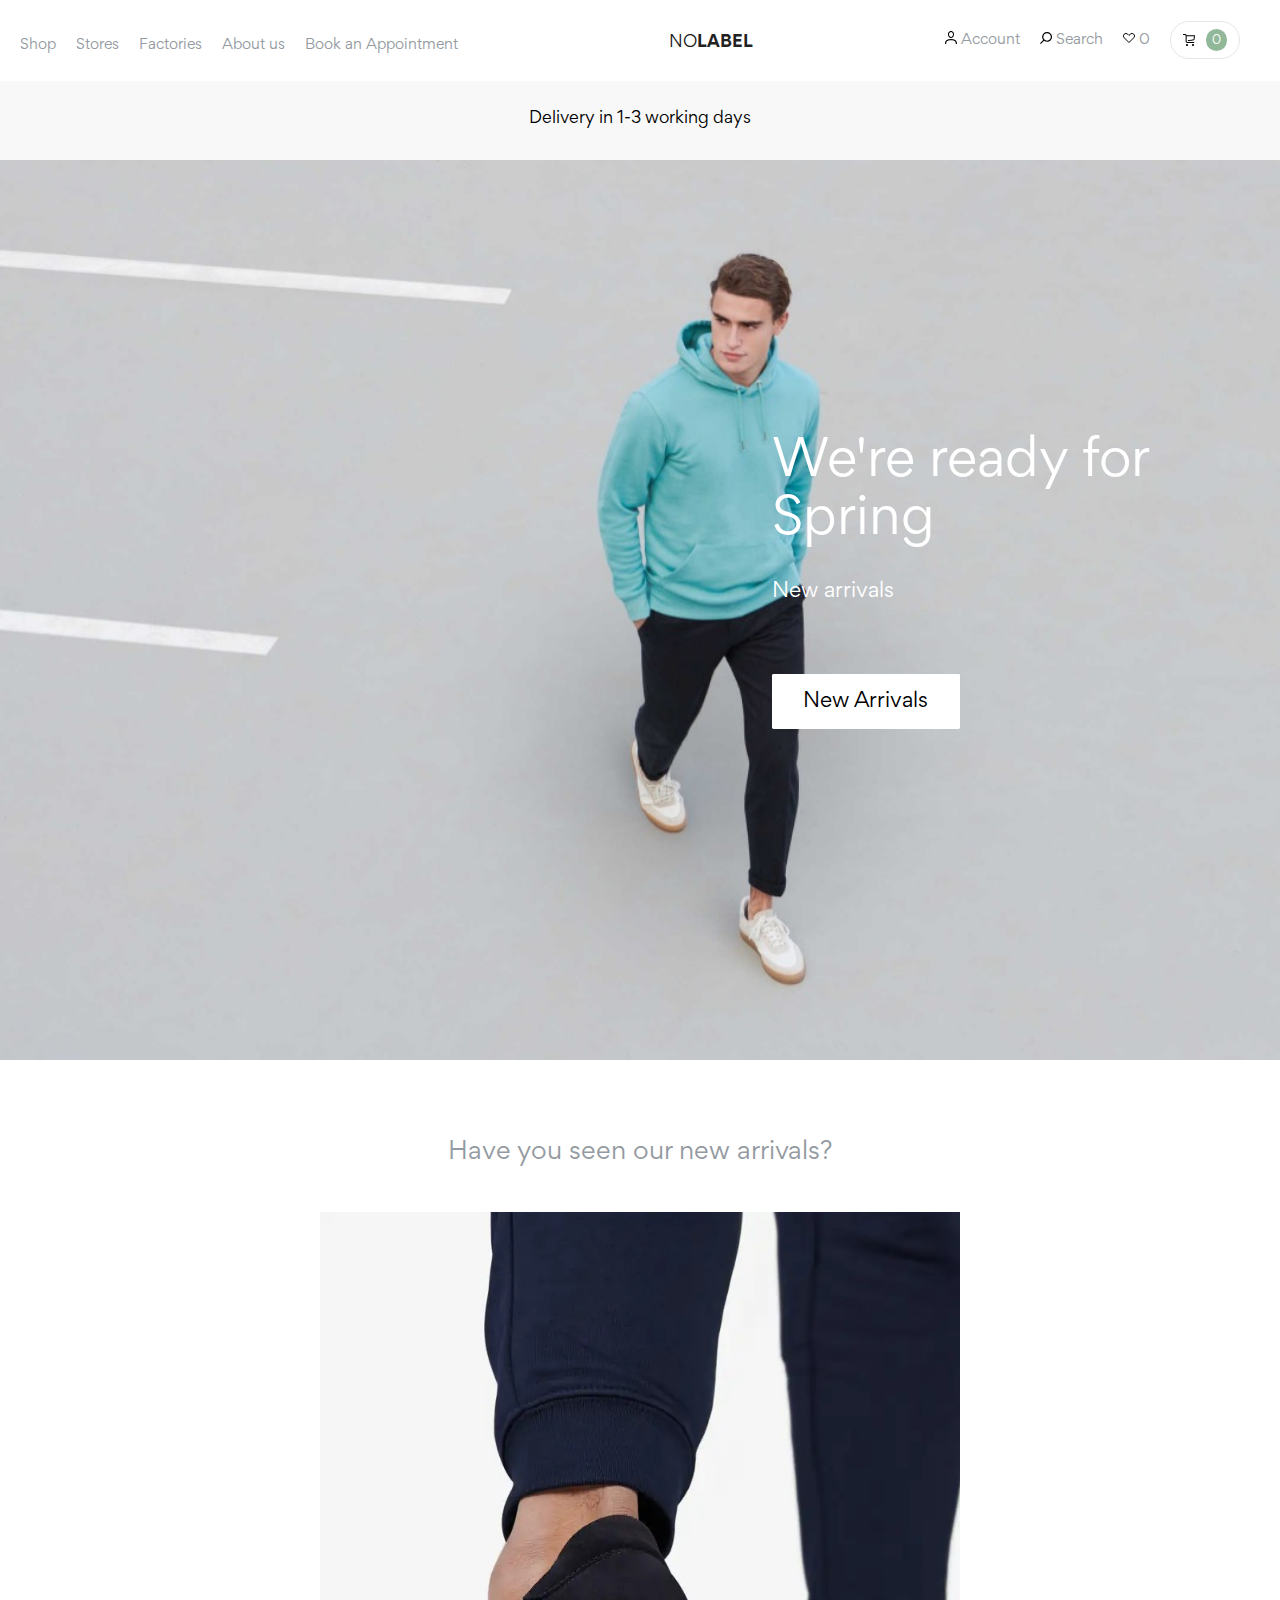
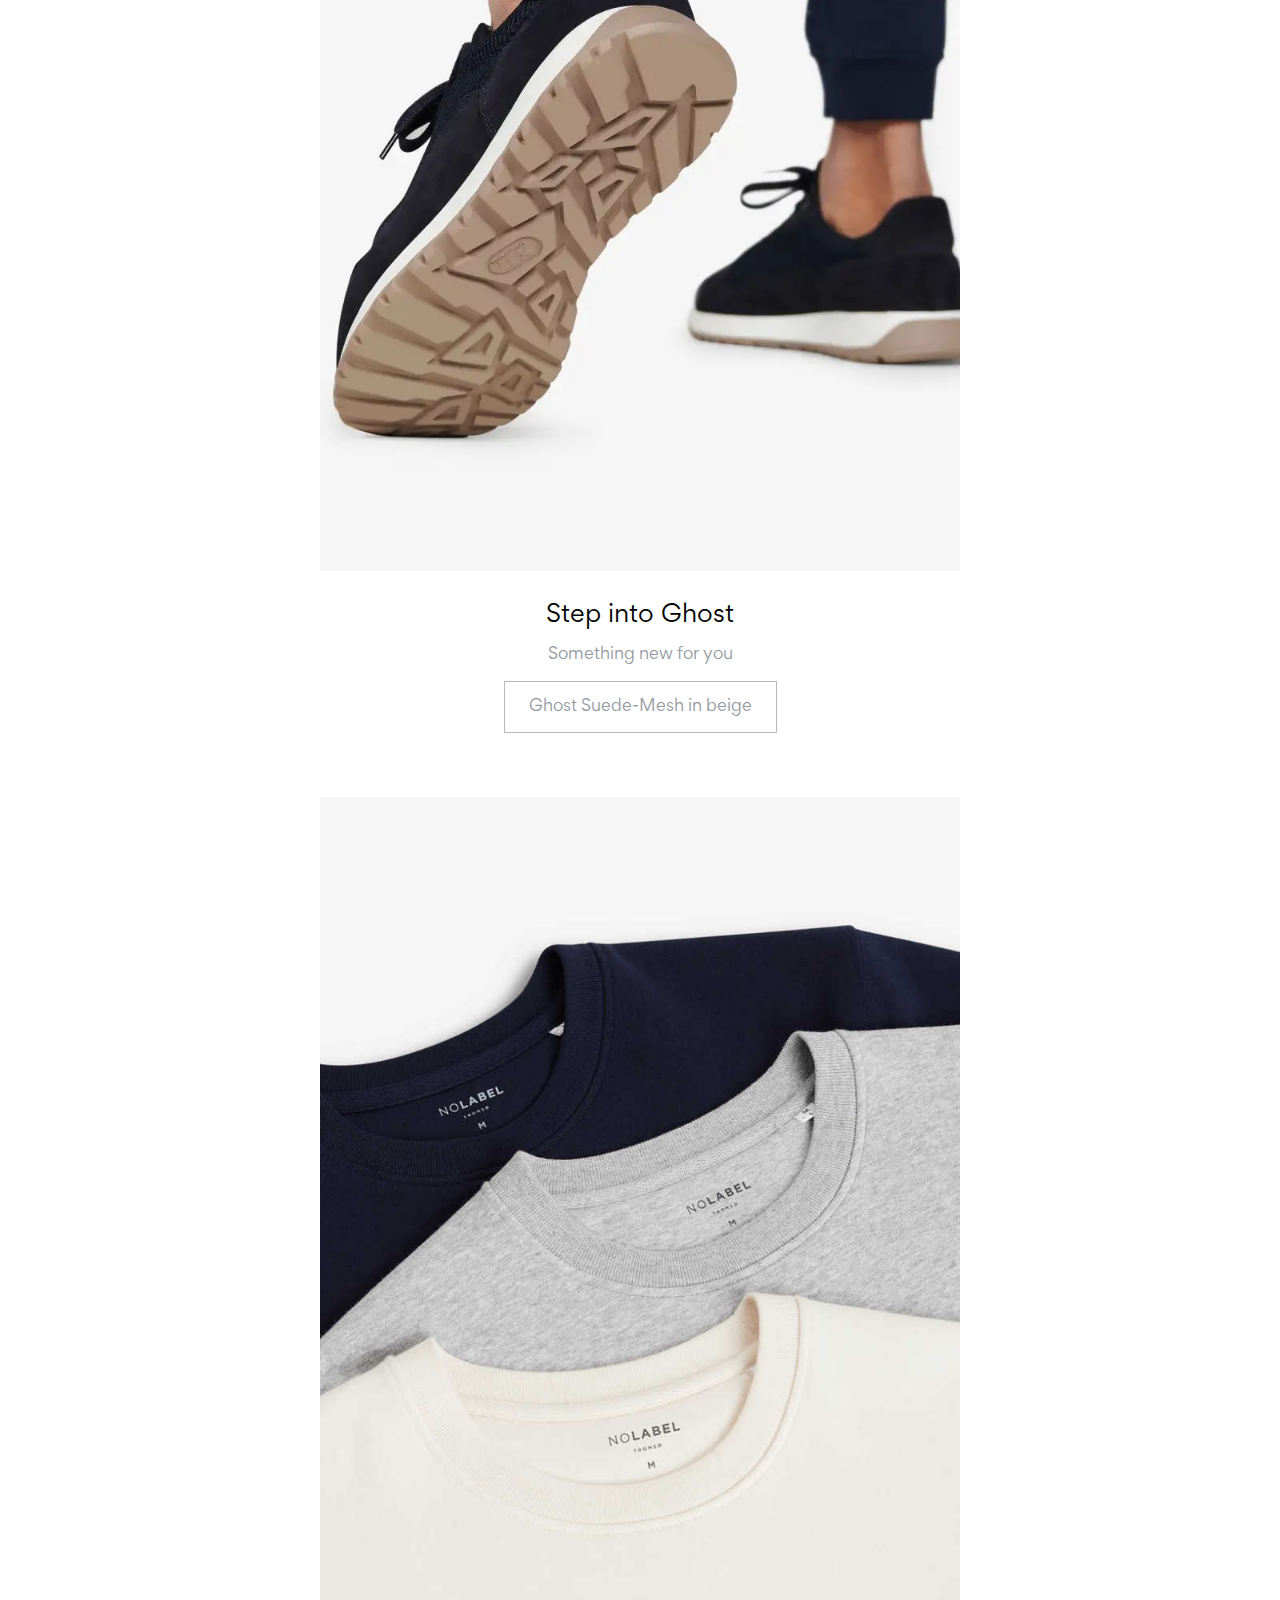
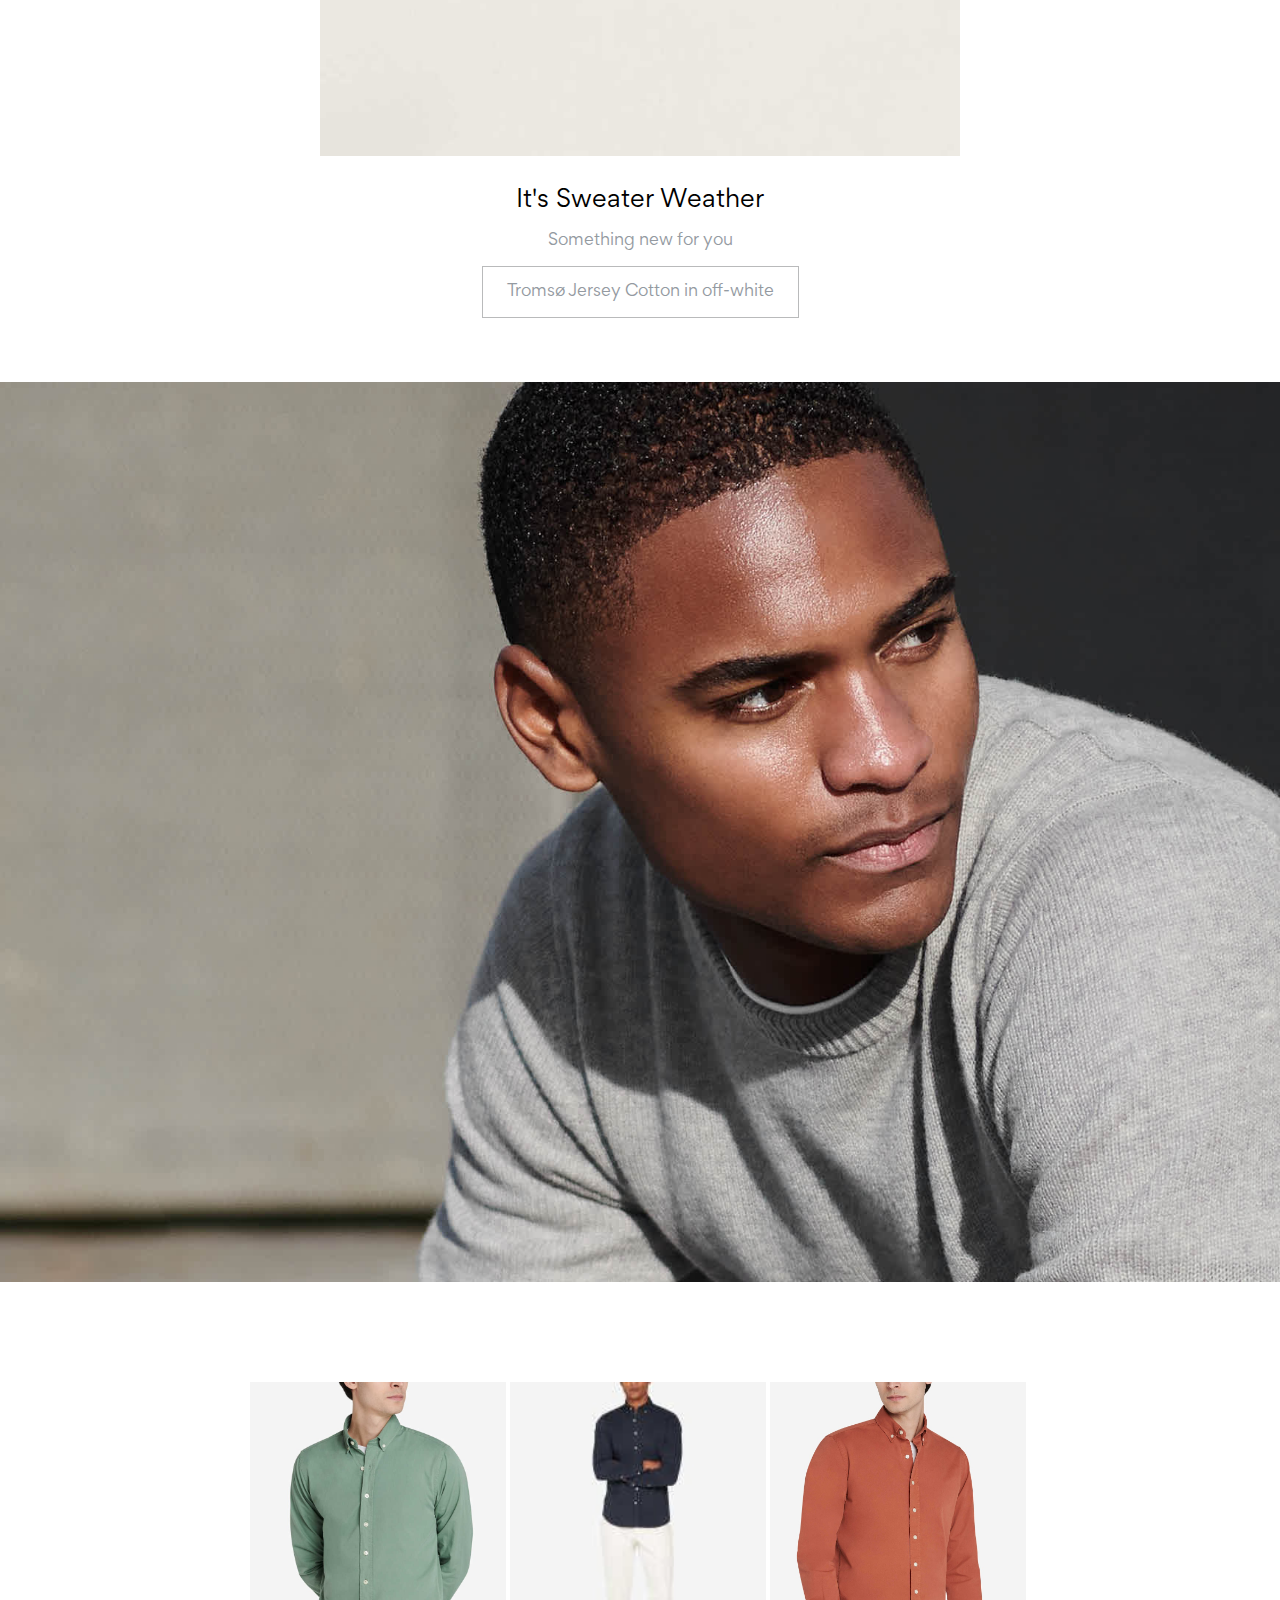
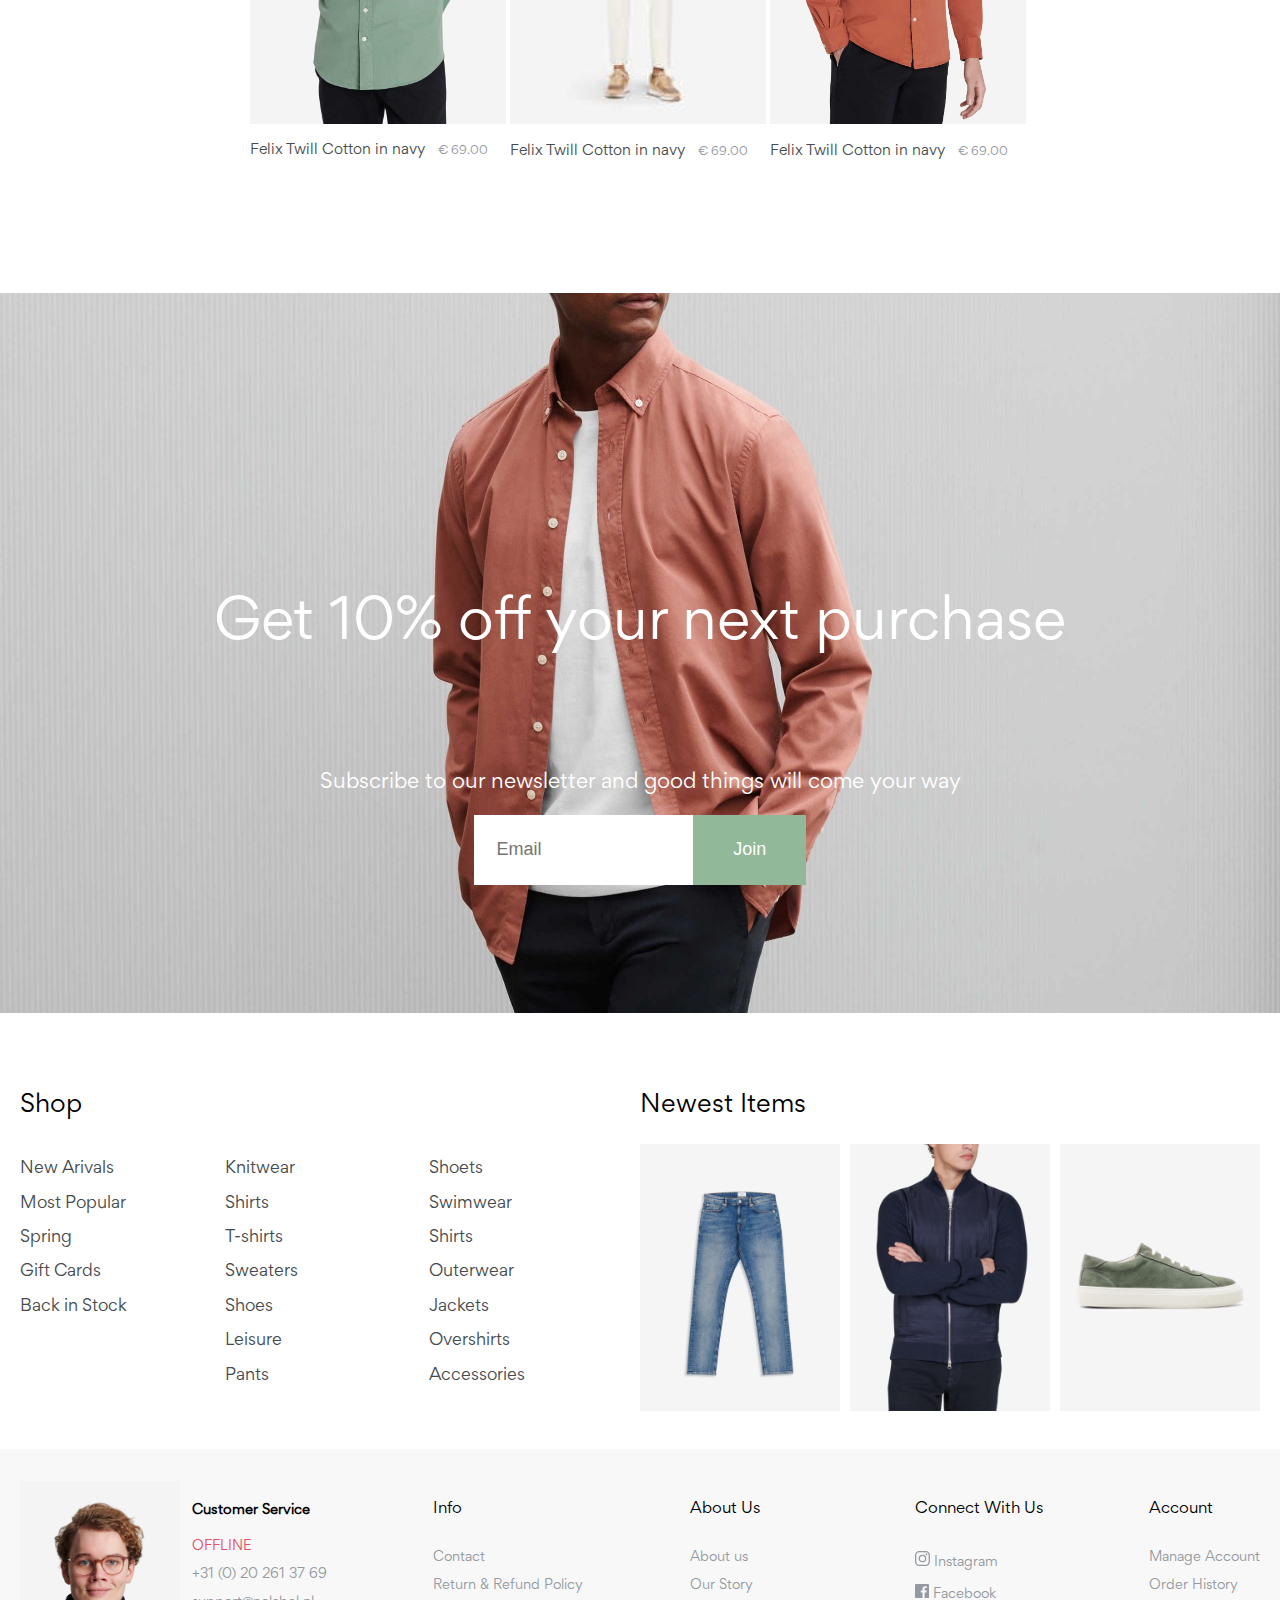
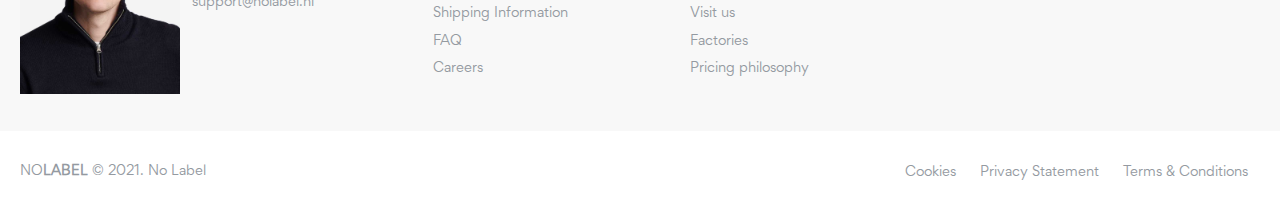
==== index.html @ 4a40506d "clode cleaning" ====
<!DOCTYPE html>
<html lang="en">

<head>
    <meta charset="UTF-8" />
    <meta name="viewport" content="width=device-width, initial-scale=1">
    <title>NoLabeL</title>
    <meta name="author" content="Noah Makmel" />
    <link rel="stylesheet" href="./assets/styles/style.css" />
    <link rel="icon" href="./assets/images/favico.ico" type="image/x-icon" />
</head>

<body class="fix_navbar">

	<!-- ********** | NAVBAR | ********** -->
	<header class="nav_main">
		<nav class="container">
			<!-- menu lists -->
			<ul>
				<li><a id="mega_menu_action" href="#">Shop</a></li>
				<li><a href="#">Stores</a></li>
				<li><a href="#">Factories</a></li>
				<li><a href="#">About us</a></li>
				<li><a href="#">Book an Appointment</a></li>
			</ul>
			<!-- logo -->
			<div class="nav_center_h">
				<a href="./index.html">
					NO<span>LABEL</span>
				</a>
			</div>
			<!-- rigth menu -->
			<ul>
				<li>
					<a href="#">
						<svg width="12" height="13" xmlns="http://www.w3.org/2000/svg">
							<path
								d="M8.136 5.913C7.565 6.638 6.853 7 6 7c-.853 0-1.566-.363-2.14-1.09C3.287 5.183 3 4.279 3 3.197c0-.565.136-1.094.408-1.588.273-.494.64-.886 1.102-1.175C4.972.144 5.469 0 6 0s1.028.145 1.49.434c.462.29.83.68 1.102 1.175.272.494.408 1.023.408 1.588 0 1.082-.288 1.987-.864 2.716zM7.397 1.66C6.995 1.22 6.53 1 6 1s-.995.219-1.397.656A2.189 2.189 0 0 0 4 3.185c0 .801.19 1.47.572 2.009C4.953 5.73 5.429 6 6 6c.57 0 1.047-.269 1.428-.806C7.81 4.656 8 3.986 8 3.184c0-.58-.2-1.09-.603-1.524zM1.155 13H0l.101-1.22c.125-1.22.694-2.155 1.708-2.805C2.822 8.325 4.219 8 6 8c1.781 0 3.178.324 4.191.971 1.014.647 1.583 1.581 1.708 2.801L12 13h-1.155l-.101-1.116a2.548 2.548 0 0 0-1.17-1.92 4.393 4.393 0 0 0-1.087-.476 7.024 7.024 0 0 0-1.22-.253A11.36 11.36 0 0 0 6 9.168c-.448 0-.87.022-1.267.067a7.024 7.024 0 0 0-1.22.253 4.306 4.306 0 0 0-1.087.48c-.308.196-.57.458-.783.785a2.502 2.502 0 0 0-.387 1.138L1.156 13z"
								fill-rule="evenodd" /></svg>
						<span> Account</span>
					</a>
				</li>
				<li>
					<a href="#">
						<svg width="12" height="12" xmlns="http://www.w3.org/2000/svg">
							<path
								d="M0 11.147l3.18-3.18a4.805 4.805 0 0 1-1.05-3.036c0-.66.124-1.29.373-1.891A4.822 4.822 0 0 1 3.58 1.442C4.043.98 4.575.623 5.177.374A4.895 4.895 0 0 1 7.069 0a4.963 4.963 0 0 1 3.489 1.442c.463.464.819.996 1.068 1.598.25.601.374 1.232.374 1.891a4.895 4.895 0 0 1-1.442 3.49 4.963 4.963 0 0 1-1.605 1.068c-.602.25-1.23.374-1.884.374A4.806 4.806 0 0 1 4.033 8.82L.853 12 0 11.147zm9.712-3.58a3.602 3.602 0 0 1-2.643 1.095 3.602 3.602 0 0 1-2.644-1.095C3.7 6.842 3.338 5.964 3.338 4.931c0-1.027.362-1.908 1.087-2.643.735-.725 1.617-1.087 2.644-1.087 1.032 0 1.91.362 2.635 1.087A3.602 3.602 0 0 1 10.8 4.931c0 1.033-.362 1.911-1.087 2.636z"
								fill-rule="evenodd" /></svg>
						<span> Search</span>
					</a>
				</li>
				<li>
					<a href="#">
						<svg width="12" height="11" xmlns="http://www.w3.org/2000/svg">
							<path
								d="M10.705 1.16C10.267.742 9.635.5 8.99.5c-.676 0-1.31.264-1.768.768L5.964 2.442 5.622 2.1l-.903-.904C4.281.758 3.63.5 2.966.5c-.664 0-1.316.258-1.754.697-.95.95-.95 2.568 0 3.57l4.766 4.766 4.775-4.775c.998-.949.998-2.552-.01-3.56l-.038-.039z"
								fill-rule="nonzero" fill="none" stroke="#000" /></svg>
						<span> 0</span>
					</a>
				</li>
				<li>
					<a href="#" class="nav_main_list_button">
						<svg width="12" height="12" xmlns="http://www.w3.org/2000/svg">
							<path
								d="M3.294 10.294A.963.963 0 0 1 4 10c.275 0 .51.098.706.294A.963.963 0 0 1 5 11c0 .275-.098.51-.294.706A.963.963 0 0 1 4 12a.963.963 0 0 1-.706-.294A.963.963 0 0 1 3 11c0-.275.098-.51.294-.706zm6 0A.963.963 0 0 1 10 10c.275 0 .51.098.706.294A.963.963 0 0 1 11 11c0 .275-.098.51-.294.706A.963.963 0 0 1 10 12a.963.963 0 0 1-.706-.294A.963.963 0 0 1 9 11c0-.275.098-.51.294-.706zM3.578 1.2H12l-.044.538c-.009.175-.051.715-.128 1.621-.076.907-.133 1.478-.171 1.716-.06.404-.25.745-.572 1.022-.322.277-.723.449-1.202.516-.008 0-1.675.195-5.002.587V6.194c.348-.042.903-.106 1.666-.194l2.05-.238c.603-.07.988-.118 1.153-.143.25-.03.456-.106.617-.232a.718.718 0 0 0 .286-.462c.046-.296.129-1.204.247-2.725H3.661v5.194c0 .183.06.33.181.44.12.11.285.166.493.166h6.851v1H4.335c-.483 0-.886-.153-1.208-.46a1.517 1.517 0 0 1-.483-1.146V1.687a.634.634 0 0 0-.226-.48A.753.753 0 0 0 1.894 1H0V0h1.894c.386 0 .734.112 1.046.338.311.225.524.512.638.862z"
								fill-rule="evenodd" /></svg>
						<span>0</span>
					</a>
				</li>
			</ul>
		</nav>

		<!-- ********** | NAVBAR SHOP SECTION | ********** -->
		<section class="navbar_shop_mega">
			<div class="container">
				<nav>
					<div>
						<ul>
							<li><a href="#">New Arivals </a></li>
							<li><a href="#">Most Popular</a></li>
							<li><a href="#">Spring</a></li>
							<li><a href="#">Gift Cards</a></li>
							<li><a href="#">Back in Stock</a></li>
						</ul>
						<ul>
							<li><a href="#">Knitwear </a></li>
							<li><a href="#">Shirts</a></li>
							<li><a href="#">T-shirts</a></li>
							<li><a href="#">Sweaters</a></li>
							<li><a href="#">Shoes</a></li>
							<li><a href="#">Leisure Wear</a></li>
							<li><a href="#">Pants</a></li>
						</ul>
						<ul>
							<li><a href="#">Shorts </a></li>
							<li><a href="#">Swimwear</a></li>
							<li><a href="#">Polo Shirts</a></li>
							<li><a href="#">Outerwear</a></li>
							<li><a href="#">Jackets</a></li>
							<li><a href="#">Overshirts</a></li>
							<li><a href="#">Accessories</a></li>
						</ul>
					</div>
					<div>
						<ul>
							<li>
								<img src="./assets/images/bgImage.jpg" alt="Men in blouse">
							</li>
						</ul>
						<ul>
							<li>
								<img src="./assets/images/bgImage.jpg" alt="Men in blouse">
							</li>
						</ul>
					</div>
				</nav>
			</div>
		</section>


		<!-- ********** | MOBILE NAVBAR | ********** -->
		<nav class="nav_main_mob_navbar">
			<div class="container">
				<ul>
					<li>
						<div class="hamburger">
							<span></span>
							<span></span>
							<span></span>
						</div>
					</li>
					<li>
						<svg width="12" height="12" xmlns="http://www.w3.org/2000/svg">
							<path
								d="M0 11.147l3.18-3.18a4.805 4.805 0 0 1-1.05-3.036c0-.66.124-1.29.373-1.891A4.822 4.822 0 0 1 3.58 1.442C4.043.98 4.575.623 5.177.374A4.895 4.895 0 0 1 7.069 0a4.963 4.963 0 0 1 3.489 1.442c.463.464.819.996 1.068 1.598.25.601.374 1.232.374 1.891a4.895 4.895 0 0 1-1.442 3.49 4.963 4.963 0 0 1-1.605 1.068c-.602.25-1.23.374-1.884.374A4.806 4.806 0 0 1 4.033 8.82L.853 12 0 11.147zm9.712-3.58a3.602 3.602 0 0 1-2.643 1.095 3.602 3.602 0 0 1-2.644-1.095C3.7 6.842 3.338 5.964 3.338 4.931c0-1.027.362-1.908 1.087-2.643.735-.725 1.617-1.087 2.644-1.087 1.032 0 1.91.362 2.635 1.087A3.602 3.602 0 0 1 10.8 4.931c0 1.033-.362 1.911-1.087 2.636z"
								fill-rule="evenodd" /></svg>
					</li>
				</ul>
				<div class="nav_center_h">
					<h3>NO<span>LABEL</span></h3>
				</div>
				<ul>
					<li>
						<a href="#" class="nav_main_list_button">
							<svg width="12" height="12" xmlns="http://www.w3.org/2000/svg">
								<path
									d="M3.294 10.294A.963.963 0 0 1 4 10c.275 0 .51.098.706.294A.963.963 0 0 1 5 11c0 .275-.098.51-.294.706A.963.963 0 0 1 4 12a.963.963 0 0 1-.706-.294A.963.963 0 0 1 3 11c0-.275.098-.51.294-.706zm6 0A.963.963 0 0 1 10 10c.275 0 .51.098.706.294A.963.963 0 0 1 11 11c0 .275-.098.51-.294.706A.963.963 0 0 1 10 12a.963.963 0 0 1-.706-.294A.963.963 0 0 1 9 11c0-.275.098-.51.294-.706zM3.578 1.2H12l-.044.538c-.009.175-.051.715-.128 1.621-.076.907-.133 1.478-.171 1.716-.06.404-.25.745-.572 1.022-.322.277-.723.449-1.202.516-.008 0-1.675.195-5.002.587V6.194c.348-.042.903-.106 1.666-.194l2.05-.238c.603-.07.988-.118 1.153-.143.25-.03.456-.106.617-.232a.718.718 0 0 0 .286-.462c.046-.296.129-1.204.247-2.725H3.661v5.194c0 .183.06.33.181.44.12.11.285.166.493.166h6.851v1H4.335c-.483 0-.886-.153-1.208-.46a1.517 1.517 0 0 1-.483-1.146V1.687a.634.634 0 0 0-.226-.48A.753.753 0 0 0 1.894 1H0V0h1.894c.386 0 .734.112 1.046.338.311.225.524.512.638.862z"
									fill-rule="evenodd"></path>
							</svg>
							<span>0</span>
						</a>
					</li>
				</ul>
			</div>
		</nav>

		<!-- ********** | MOBILE MENU | ********** -->
		<nav class="short_mob">

			<ul>
				<li>Shop</li>
				<li><a href="#">New Arivals </a></li>
				<li><a href="#">Most Popular</a></li>
				<li><a href="#">Spring</a></li>
				<li><a href="#">Gift Cards</a></li>
				<li><a href="#">Back in Stock</a></li>
			</ul>

			<div>
				<ul>
					<li><a href="#">Knitwear </a></li>
					<li><a href="#">Shirts</a></li>
					<li><a href="#">T-shirts</a></li>
					<li><a href="#">Sweaters</a></li>
					<li><a href="#">Shoes</a></li>
					<li><a href="#">Leisure</a></li>
					<li><a href="#">Pants</a></li>
				</ul>
				<ul>
					<li><a href="#">Shorts </a></li>
					<li><a href="#">Swimwear</a></li>
					<li><a href="#">Shirts</a></li>
					<li><a href="#">Outerwear</a></li>
					<li><a href="#">Jackets</a></li>
					<li><a href="#">Overshirts</a></li>
					<li><a href="#">Accessories</a></li>
				</ul>
			</div>

			<div class="about_stories">
				<p>About Us</p>
				<p>Stores</p>
			</div>

			<ul>
				<li>Account</li>
				<li><a href="#">Login</a></li>
				<li><a href="#">Manage Acoount</a></li>
				<li><a href="#">Create Account</a></li>
			</ul>

			<ul>
				<li>Info</li>
				<li><a href="#">Contact</a></li>
				<li><a href="#">Return & Refund Policy</a></li>
				<li><a href="#">Shipping Information</a></li>
				<li><a href="#">FAQ</a></li>
				<li><a href="#">Careers</a></li>
			</ul>
		</nav>
	</header>

	<!-- ********** | MAIN | ********** -->
	<main>

		<!-- ********** | TEXT SLIDER | ********** -->
		<section id="slider">
			<ul>
				<li>Delivery in 1-3 working days</li>
				<li>slide2</li>
				<li>slide3</li>
				<li>slide4</li>
				<li>slide5</li>
			</ul>
		</section>

		<!-- ********** | NEW ARRIVALS SECTION | ********** -->
		<section class="hero">
			<div class="headerHeading">
				<h3>
					We're ready for Spring
				</h3>
				<p>New arrivals</p>
				<a href="product.html">New Arrivals</a>
			</div>
		</section>


		<!-- ********** | NEW ARRIVALS SECTION 01 | ********** -->
		<div class="main_show">
			<div class="container">
				<h2>Have you seen our new arrivals?</h2>
				<div class="newshow">
					<div>
						<img src="./assets/images/img02.jpg" alt="">
						<h4>Step into Ghost</h4>
						<p>Something new for you</p>
						<a href="product.html">
							Ghost Suede-Mesh in beige
						</a>
					</div>
					<div>
						<img src="./assets/images/asset08.jpeg" alt="">
						<h4>It's Sweater Weather</h4>
						<p>Something new for you</p>
						<a href="product.html">
							Tromsø Jersey Cotton in off-white
						</a>
					</div>
				</div>
			</div>

			<div class="extra_img"></div>


			<!-- ********** | PRODUCT SECTION | ********** -->
			<div class="product_sec">
				<a href="#">
					<img id="main_card_img1" src="./assets/images/img04.jpg" alt="">
					<p>
						Felix Twill Cotton in navy
						<span>€ 69.00</span>
					</p>
				</a>
				<a href="#">
					<img id="main_card_img2" src="./assets/images/img07.jpg" alt="">
					<p>
						Felix Twill Cotton in navy
						<span>€ 69.00</span>
					</p>
				</a>
				<a href="#">
					<img id="main_card_img3" src="./assets/images/img09.jpg" alt="">
					<p>
						Felix Twill Cotton in navy
						<span>€ 69.00</span>
					</p>
				</a>
			</div>

			<!-- ********** | SUBSCRIBE SECTION | ********** -->
			<section class="subscribe">
				<div>
					<h2>Get 10% off your next purchase</h2>
					<p>Subscribe to our newsletter and good things will come your way</p>
					<form action="#" method="POST">
						<input type="email" placeholder="Email" required />
						<button type="submit">Join</button>
					</form>
				</div>
			</section>

		</div>


		<!-- ********** | MENU BEFORE FOOTER SECTION | ********** -->
		<section class="container before_footer">
			<!-- Shop Arrivals -->
			<div class="shop_arrivals_main">
				<h3>Shop</h3>
				<div>
					<ul>
						<li><a href="#">New Arivals </a></li>
						<li><a href="#">Most Popular</a></li>
						<li><a href="#">Spring</a></li>
						<li><a href="#">Gift Cards</a></li>
						<li><a href="#">Back in Stock</a></li>
					</ul>
					<ul>
						<li><a href="#">Knitwear </a></li>
						<li><a href="#">Shirts</a></li>
						<li><a href="#">T-shirts</a></li>
						<li><a href="#">Sweaters</a></li>
						<li><a href="#">Shoes</a></li>
						<li><a href="#">Leisure</a></li>
						<li><a href="#">Pants</a></li>
					</ul>
					<ul>
						<li><a href="#">Shoets </a></li>
						<li><a href="#">Swimwear</a></li>
						<li><a href="#">Shirts</a></li>
						<li><a href="#">Outerwear</a></li>
						<li><a href="#">Jackets</a></li>
						<li><a href="#">Overshirts</a></li>
						<li><a href="#">Accessories</a></li>
					</ul>
				</div>
			</div>

			<!-- New Items -->
			<div class="pic_arrivals_main">
				<h3>Newest Items</h3>
				<div>
					<a href="product.html">
						<img class="pic-1" alt="" src="./assets/images/img12.jpg" />
						<img class="pic-2" alt="" src="./assets/images/img13.jpg" />
					</a>
					<a href="product.html">
						<img class="pic-1" alt="" src="./assets/images/img14.jpg" />
						<img class="pic-2" alt="" src="./assets/images/img15.jpg" />
					</a>
					<a href="product.html">
						<img class="pic-1" alt="" src="./assets/images/img16.jpg" />
						<img class="pic-2" alt="" src="./assets/images/img17.jpg" />
					</a>
				</div>
			</div>
		</section>

	</main>

	<!-- ********** | FOOTER | ********** -->
	<footer>
		<!-- Nav Footer -->
		<nav class="container">
			<div>
				<div>
					<img src="./assets/images/CS_Tom.jpg" alt="">
				</div>
				<div>
					<h5>Customer Service</h5>
					<p>OFFLINE</p>
					<a href="tel:+310202613769">+31 (0) 20 261 37 69</a>
					<a href="mailto:support@nolabel.nl">support@nolabel.nl</a>
				</div>
			</div>
			<div>
				<h4>Info</h4>
				<ul>
					<li><a href="#">Contact</a></li>
					<li><a href="#">Return & Refund Policy</a></li>
					<li><a href="#">Shipping Information</a></li>
					<li><a href="#">FAQ</a></li>
					<li><a href="#">Careers</a></li>
				</ul>
			</div>
			<div>
				<h4>About Us</h4>
				<ul>
					<li><a href="#">About us</a></li>
					<li><a href="#">Our Story</a></li>
					<li><a href="#">Visit us</a></li>
					<li><a href="#">Factories</a></li>
					<li><a href="#">Pricing philosophy</a></li>
				</ul>
			</div>
			<div>
				<h4>Connect With Us</h4>
				<ul>
					<li>
						<a href="#">
							<svg width="15" height="15" xmlns="http://www.w3.org/2000/svg">
								<g fill-rule="evenodd" fill="#949aa1">
									<path
										d="M4.276 1.293a2.965 2.965 0 0 0-2.962 2.962v6.415a2.965 2.965 0 0 0 2.962 2.962h6.414a2.965 2.965 0 0 0 2.962-2.962V4.255a2.965 2.965 0 0 0-2.962-2.962H4.276zm6.414 13.615H4.276A4.243 4.243 0 0 1 .037 10.67V4.255A4.243 4.243 0 0 1 4.276.017h6.414a4.243 4.243 0 0 1 4.239 4.238v6.415a4.243 4.243 0 0 1-4.239 4.238z" />
									<path
										d="M7.483 4.926a2.54 2.54 0 0 0-2.536 2.536A2.54 2.54 0 0 0 7.483 10a2.54 2.54 0 0 0 2.536-2.537 2.54 2.54 0 0 0-2.536-2.536zm0 6.349A3.817 3.817 0 0 1 3.67 7.462 3.817 3.817 0 0 1 7.483 3.65a3.817 3.817 0 0 1 3.813 3.813 3.817 3.817 0 0 1-3.813 3.813zM12.376 3.431a.916.916 0 1 1-1.833 0 .916.916 0 0 1 1.833 0" />
								</g>
							</svg>
							Instagram
						</a>
					</li>
					<li>
						<a href="#">
							<svg width="14" height="14" xmlns="http://www.w3.org/2000/svg">
								<path
									d="M14 .875v12.25a.881.881 0 0 1-.875.875h-3.5V8.559h1.75l.294-2.017H9.625V4.956c0-.574.294-.902.875-.902h1.313V2.235s-.588-.095-1.436-.095c-1.92 0-2.892 1.066-2.892 2.659v1.743h-1.75v2.017h1.75V14H.875A.881.881 0 0 1 0 13.125V.875C0 .396.396 0 .875 0h12.25c.479 0 .875.396.875.875z"
									fill-rule="evenodd" fill="#949aa1" /></svg>
							Facebook
						</a>
					</li>
				</ul>
			</div>
			<div>
				<h4>Account</h4>
				<ul>
					<li><a href="#">Manage Account</a></li>
					<li><a href="#">Order History</a></li>
				</ul>
			</div>
		</nav>
		<!-- Bottom Footer -->
		<section class="last_footer">
			<div class="container">
				<div>
					<span>NO<strong>LABEL</strong></span>
					<span>&copy; 2021. No Label</span>
				</div>
				<ul>
					<li><a href="#">Cookies</a></li>
					<li><a href="#">Privacy Statement</a></li>
					<li><a href="#">Terms &amp; Conditions</a></li>
				</ul>
			</div>
		</section>

	</footer>

	<script src="./assets/scripts/scripts.js"></script>
</body>

</html>
---- assets/styles/style.css ----
@charset "UTF-8";

/* CSS Document */
*,
*::after,
*::before {
    box-sizing: border-box;
}

:focus {
    outline: 0;
}

html {
    line-height: 1.15;
    -webkit-text-size-adjust: 100%;
}

body {
    margin: 0;
    padding: 0;
    font-family: 'Gordita Regular', Verdana, Tahoma, sans-serif;
}

.container {
    width: 100%;
    max-width: 90em;
    margin: 0 auto;
    padding-left: 1.25em;
    padding-right: 1.25em;
}

.hidden {
    display: none;
}


a {
    color: #949aa1;
    text-decoration: none;
    transition: all .3s;
    position: relative;
    left: 0;
}

a:hover {
    left: 0.1875em;
    color: #000;
}


p {
    color: #949aa1;
    font-size: 0.875em;
}

.fix_navbar {
    padding-top: 5em;
}

/* ********** | NAVBAR | ********** */
.nav_main {
    position: fixed;
    top: 0;
    width: 100%;
    left: 0;
    z-index: 2;
    background-color: #fff;
}

.nav_main>.container {
    display: flex;
    justify-content: space-between;
    padding-top: 0.9375em;
    padding-bottom: 0.375em;
    align-items: center;
}

.nav_main>.container a:hover {
    left: 0;
}


/* NAVBAR - menu lists */
.nav_main>.container ul {
    display: flex;
    margin-left: 0;
    padding-left: 0;
    list-style: none;
}

.nav_main>.container ul li {
    margin-right: 1.25em;
}

.nav_main>.container ul a {
    font-size: 0.875em;
}


/* NAVBAR - logo */
.nav_center_h {
    margin-top: -0.1875em;
}

.nav_center_h a {
    font-weight: 300;
    color: #222;
}

.nav_center_h span {
    font-weight: 600;
    font-family: 'Gordita Bold', Verdana, Tahoma, sans-serif;
}

/* NAVBAR - rigth menu  */
.nav_main_list_button {
    background-color: #fff;
    border: .075em solid #e7e7e7;
    border-radius: 1.8em;
    display: block;
    padding: 0.55em .85em;
    margin-top: -0.75em;
    display: flex;
    align-items: center;
}

.nav_main_list_button i {
    color: #949aa1;
    transition: color 0.5s;
}

.nav_main_list_button:hover {
    left: 0;
}

.nav_main_list_button:hover i {
    color: #222;
}

.nav_main_list_button span {
    width: 1.8em;
    height: 1.8em;
    display: inline-block;
    background-color: #91b898;
    border-radius: 50%;
    font-size: 0.85em;
    margin-left: 0.9375em;
    color: #fff;
    text-align: center;
    line-height: 2.15em;
}

@media screen and (max-width: 61.9375em) {
    .nav_main>.container {
        display: none;
    }

    .nav_main_list_button {
        border-radius: 1.8em;
        padding: 0.45em .65em;
        margin-top: -0.25em;
    }

    .nav_main_list_button span {
        width: 1.5em;
        height: 1.5em;
        border-radius: 50%;
        font-size: 0.55em;
        margin-left: 0.9375em;
        text-align: center;
        line-height: 1.7em;
    }


}


/* ********** | NAVBAR SHOP SECTION | ********** */
.navbar_shop_mega {
    display: none;
}

.navbar_shop_mega nav,
.navbar_shop_mega nav div {
    display: flex;
    justify-content: space-between;
}

.navbar_shop_mega nav div {
    flex-grow: 2;
}

.navbar_shop_mega nav div ul:last-child {
    padding-right: 15%;
}

.navbar_shop_mega nav div:nth-child(2) {
    flex-grow: 1;
}

.navbar_shop_mega ul {
    margin-left: 0;
    padding-left: 0;
    list-style: none;
}

.navbar_shop_mega nav ul li {
    margin-top: 0.7em;
}

.navbar_shop_mega nav a {
    font-size: 0.875em;
}

.navbar_shop_mega nav div:nth-child(2) ul {
    display: flex;
    justify-content: space-between;
    width: 100%;
}

.navbar_shop_mega nav img {
    width: 9.375em;
}


/* ********** | MOBILE NAVBAR | ********** */
.nav_main_mob_navbar {
    display: flex;
    justify-content: space-between;
    padding-top: 0.375em;
    padding-bottom: 0.375em;
}

.nav_main_mob_navbar ul {
    list-style: none;
    display: flex;
    margin-left: 0;
    padding-left: 0;
    justify-content: center;
    align-items: center;
}

.nav_main_mob_navbar ul li {
    margin-right: 1.25em;
}

.nav_main_mob_navbar ul:nth-child(3) li {
    margin-right: 0;
}

.nav_main_mob_navbar .container {
    display: flex;
    justify-content: space-between;
    align-items: center;
}


.hamburger span {
    width: 0.875em;
    height: 0.0625em;
    background-color: #070707;
    display: block;
    margin: 0.25em auto;
    -webkit-transition: all 0.3s ease-in-out;
    -o-transition: all 0.3s ease-in-out;
    transition: all 0.3s ease-in-out;
}

.hamburger:hover {
    cursor: pointer;
}

.hamburger.is-active span:nth-child(2) {
    opacity: 0;
}

.hamburger.is-active span:nth-child(1) {
    -webkit-transform: translateY(0.3125em) rotate(45deg);
    -ms-transform: translateY(0.3125em) rotate(45deg);
    -o-transform: translateY(0.3125em) rotate(45deg);
    transform: translateY(0.3125em) rotate(45deg);
}

.hamburger.is-active span:nth-child(3) {
    -webkit-transform: translateY(-0.3125em) rotate(-45deg);
    -ms-transform: translateY(-0.3125em) rotate(-45deg);
    -o-transform: translateY(-0.3125em) rotate(-45deg);
    transform: translateY(-0.3125em) rotate(-45deg);
}


/* ********** | MOBILE MENU | ********** */
.short_mob {
    width: 0;
    overflow-y: scroll;
    height: 92vh;
    position: fixed;
    background-color: #fff;
    transition: all .3s;
}


.short_mob ul {
    list-style: none;
}

.short_mob ul li {
    margin: 1.25em 2.8125em 0 0;
    color: #222;
}

.short_mob ul li a {
    color: #949aa1;
    font-size: 0.875em;
    transition: all .3s;
}

.short_mob ul li a:hover {
    margin-left: 0.1875em;
    color: #000;
}

.short_mob div:nth-child(2) {
    display: flex;
}

.about_stories p {
    color: #949aa1;
    font-size: 0.875em;
    border-bottom: 0.0625em solid #f0f1f1;
    padding: 0.625em 0 1.25em 2.5em;
}


@media screen and (min-width: 61.9375em) {
    .nav_main_mob_navbar {
        display: none;
    }

    .short_mob {
        display: none;
    }
}

/* ********** | TEXT SLIDER | ********** */
#slider {
    width: 100%;
    height: 5em;
    overflow: hidden;
    background-color: #f8f8f8;
}

#slider ul {
    position: relative;
    margin: 0;
    margin-top: 0.625em;
    padding: 0;
    transition: all 1s;
    list-style: none;
}

#slider li {
    position: absolute;
    text-align: center;
    width: 100%;
    padding: 1.25em 0;
    background: #f8f8f8;
}


/* ********** | NEW ARRIVALS SECTION | ********** */
.hero {
    background: url('../images/img01.jpg') center no-repeat;
    background-size: cover;
    width: 100%;
    height: 100vh;
    position: relative;
}

.headerHeading {
    position: absolute;
    top: 25%;
    right: 10%;
}

@media only screen and (max-width:61.9375em) {
    .headerHeading {
        right: unset;
        left: 5%;
    }
}


.headerHeading h3 {
    color: #fff;
    font-size: 3.125em;
    margin-bottom: 0.625em;
    font-weight: 300;
    width: 100%;
    max-width: 380px;
}

.headerHeading p {
    color: #fff;
    font-size: 1.25em;
    margin-top: 0;
    font-weight: 300;
}

.headerHeading a {
    margin-top: 2.5em;
    font-size: 1.25em;
    padding: 0.625em 1.5625em;
    border-radius: 0.0725em;
    background-color: #fff;
    color: #000;
    display: inline-block;
    line-height: 1.5em;
}

.headerHeading a:hover {
    background-color: #ebebeb;
    left: 0;
}

/* ********** | NEW ARRIVALS SECTION 01 | ********** */
.main_show {
    margin-top: 5em;
}

.main_show h2 {
    color: #949aa1;
    font-weight: 300;
    padding: 0 0.625em 1em;
    text-align: center;
}

.newshow {
    display: flex;
    justify-content: space-around;
    flex-wrap: wrap;
}

.newshow>div {
    display: flex;
    flex-direction: column;
    align-items: center;
}

.newshow img {
    width: 100%;
    max-width: 40em;
}

.newshow h4 {
    font-size: 1.5em;
    font-weight: 300;
    margin-bottom: 0;
}

.newshow p {
    color: #949aa1;
    text-align: center;
    font-size: 1em;
}

.newshow a {
    display: block;
    font-size: 1em;
    padding: 1em 1.5em;
    border: 0.0313em solid #b9babb;
    margin-bottom: 4em;
}

.newshow a:hover {
    left: 0;
    border: 0.0313em solid #464b4f;
}

.extra_img {
    background: url('../images/asset-10.jpeg') top center no-repeat;
    background-size: cover;
    width: 100%;
    height: 100vh;
}

/* ********** | PRODUCT SECTION | ********** */
.product_sec {
    display: flex;
    justify-content: center;
    flex-wrap: wrap;
    margin-top: 6.25em;
}

.product_sec>a {
    width: 16.25em;
    margin-bottom: 1.25em;
    display: block;
}

.product_sec>a:hover {
    left: 0;
}

.product_sec p {
    font-size: 0.875em;
    margin-top: 0;
    color: #464b4f;
}

.product_sec p span {
    display: inline-block;
    margin-left: 0.8125em;
    color: #949aa1;
    font-size: 0.8125em;
}

.product_sec img {
    width: 16em;
    margin-bottom: 0.8125em;
}


/* ********** | SUBSCRIBE SECTION | **********  */
.subscribe {
    margin-top: 6.25em;
    background: url('../images/img11.jpg') center top no-repeat;
    background-size: cover;
    width: 100%;
    height: 80vh;
    display: flex;
    align-items: flex-end;
    justify-content: center;
    margin-bottom: 3em;
}

.subscribe>div {
    display: flex;
    align-items: center;
    justify-content: center;
    flex-direction: column;
    padding-bottom: 10%;
}

.subscribe h2 {
    font-size: 3.4375em;
    color: #fff;
    font-weight: 300;
    margin-bottom: 0.625em;
    text-align: center;
}

.subscribe p {
    font-size: 1.25em;
    margin-top: 1.25em;
    color: #ffffff;
    font-weight: 400;
    text-align: center;
}

.subscribe form {
    display: flex;
    justify-content: center;
    align-items: center;
}

.subscribe input {
    min-width: 12.5em;
    max-width: 20%;
    height: 3.875em;
    padding-left: 1.25em;
    border: none;
    font-size: 1.125em;
    font-weight: 300;
}

.subscribe button {
    background-color: #91b898;
    margin-left: -0.3125em;
    min-width: 6.25em;
    max-width: 9.375em;
    height: 3.875em;
    border: none;
    font-size: 1.125em;
    font-weight: 300;
    cursor: pointer;
    color: #fff;
}

/* ********** | MENU BEFORE FOOTER SECTION | **********  */
/* Shop Arrivals */
.before_footer {
    display: flex;
    padding-top: 2em;
    padding-bottom: 2em;
}

.shop_arrivals_main,
.pic_arrivals_main {
    flex: 1 0 50%;
}

.shop_arrivals_main h3,
.pic_arrivals_main h3 {
    font-size: 1.5em;
    font-weight: 300;
    margin: 0 0 1em 0;
}

.shop_arrivals_main>div {
    display: flex;
    flex-wrap: wrap;
}

.shop_arrivals_main>div ul {
    margin: 0;
    padding: 0;
    flex-basis: 33%;
    list-style: none;
}

.shop_arrivals_main>div ul a {
    margin-top: 1em;
    display: block;
    color: #464b4f;
}

@media only screen and (max-width:61.9375em) {
    .shop_arrivals_main>div ul {
        flex-basis: 100%;
    }
}


/* New Items */
.pic_arrivals_main>div {
    display: flex;
    flex-wrap: wrap;
    justify-content: space-between;
}

.pic_arrivals_main a:hover {
    left: 0;
}

.pic_arrivals_main a {
    display: block;
    width: 12.5em;
    position: relative
}

.pic_arrivals_main a img {
    width: 100%;
    height: auto
}

/* Hover Animation */
.pic_arrivals_main a .pic-1 {
    opacity: 1;
    transition: all .5s ease-out 0s
}

.pic_arrivals_main a:hover .pic-1 {
    opacity: 0
}

.pic_arrivals_main a .pic-2 {
    position: absolute;
    top: 0;
    left: 0;
    opacity: 0;
    transition: all .5s ease-out 0s
}

.pic_arrivals_main a:hover .pic-2 {
    opacity: 1
}



@media only screen and (max-width:61.9375em) {
    .product-grid {
        margin-bottom: 1.875em
    }
}

/* ********** | FOOTER | ********** */
/* Nav Footer */
footer {
    background-color: #f8f8f8;
}

footer nav {
    padding-top: 2em;
    padding-bottom: 2em;
    display: flex;
    justify-content: space-between;
}

footer nav>div {
    display: flex;
    flex-direction: column;
}

footer nav div:first-child {
    justify-content: space-around;
    flex-direction: row;
}

footer nav div:first-child img {
    width: 10em;
    height: auto;
    margin-right: .75em;
}

footer nav div:first-child>div {
    flex: 1 0 50%;
}

footer nav h4 {
    font-size: 0.9375em;
    font-weight: 300;
}

footer nav ul {
    padding: 0;
    margin: 0;
    list-style: none;
}

footer nav a,
footer nav p {
    margin-top: 1em;
    font-size: 0.8125em;
    display: block;
}

footer nav p {
    color: rgb(231, 77, 101);
}

@media only screen and (max-width:61.9375em) {
    footer nav {
        flex-wrap: wrap;
    }

    footer nav>div {
        flex-basis: 50%;
    }
}

/* Bottom Footer */
.last_footer {
    background-color: #fff;
}

.last_footer .container {
    display: flex;
    flex-wrap: wrap;
    align-items: center;
    padding-top: 2em;
    padding-bottom: 2em;
    justify-content: center;
}

.last_footer .container>div,
.last_footer .container>ul {
    flex: 1 0 50%;
}

.last_footer .container>div,
.last_footer .container>ul a {
    color: #949aa1;
    font-size: 0.8125em;
}

.last_footer .container>ul {
    display: flex;
    justify-content: flex-end;
    list-style: none;
    padding: 0;
    margin: 0;
}

.last_footer .container>ul li {
    margin: 0 .75em;
}

.last_footer .container>ul a:hover {
    color: #000;
}

@media only screen and (max-width:61.9375em) {
    .last_footer .container>div {
        text-align: center;
        margin-bottom: 1.5em;
    }

    .last_footer .container>ul {
        justify-content: center;
    }
}


/* #### FOTNS #### */
@font-face {
    font-family: 'Gordita Regular';
    font-style: normal;
    font-weight: normal;
    src: local('Gordita Regular'), url('../fonts/Gordita Regular.woff') format('woff');
}

@font-face {
    font-family: 'Gordita Bold';
    font-style: normal;
    font-weight: normal;
    src: local('Gordita Bold'), url('../fonts/Gordita Bold.woff') format('woff');
}


/* @font-face {
    font-family: 'Gordita Regular Italic';
    font-style: normal;
    font-weight: normal;
    src: local('Gordita Regular Italic'), url('../fonts/Gordita Regular Italic.woff') format('woff');
}


@font-face {
    font-family: 'Gordita Thin';
    font-style: normal;
    font-weight: normal;
    src: local('Gordita Thin'), url('../fonts/Gordita Thin.woff') format('woff');
}


@font-face {
    font-family: 'Gordita Thin Italic';
    font-style: normal;
    font-weight: normal;
    src: local('Gordita Thin Italic'), url('../fonts/Gordita Thin Italic.woff') format('woff');
}


@font-face {
    font-family: 'Gordita Light';
    font-style: normal;
    font-weight: normal;
    src: local('Gordita Light'), url('../fonts/Gordita Light.woff') format('woff');
}


@font-face {
    font-family: 'Gordita Light Italic';
    font-style: normal;
    font-weight: normal;
    src: local('Gordita Light Italic'), url('../fonts/Gordita Light Italic.woff') format('woff');
}


@font-face {
    font-family: 'Gordita Medium';
    font-style: normal;
    font-weight: normal;
    src: local('Gordita Medium'), url('../fonts/Gordita Medium.woff') format('woff');
}


@font-face {
    font-family: 'Gordita Medium Italic';
    font-style: normal;
    font-weight: normal;
    src: local('Gordita Medium Italic'), url('../fonts/Gordita Medium Italic.woff') format('woff');
} */


/* @font-face {
    font-family: 'Gordita Bold Italic';
    font-style: normal;
    font-weight: normal;
    src: local('Gordita Bold Italic'), url('../fonts/Gordita Bold Italic.woff') format('woff');
}


@font-face {
    font-family: 'Gordita Black';
    font-style: normal;
    font-weight: normal;
    src: local('Gordita Black'), url('../fonts/Gordita Black.woff') format('woff');
}


@font-face {
    font-family: 'Gordita Black Italic';
    font-style: normal;
    font-weight: normal;
    src: local('Gordita Black Italic'), url('../fonts/Gordita Black Italic.woff') format('woff');
}


@font-face {
    font-family: 'Gordita Ultra';
    font-style: normal;
    font-weight: normal;
    src: local('Gordita Ultra'), url('../fonts/Gordita Ultra.woff') format('woff');
}


@font-face {
    font-family: 'Gordita Ultra Italic';
    font-style: normal;
    font-weight: normal;
    src: local('Gordita Ultra Italic'), url('../fonts/Gordita Ultra Italic.woff') format('woff');
} */
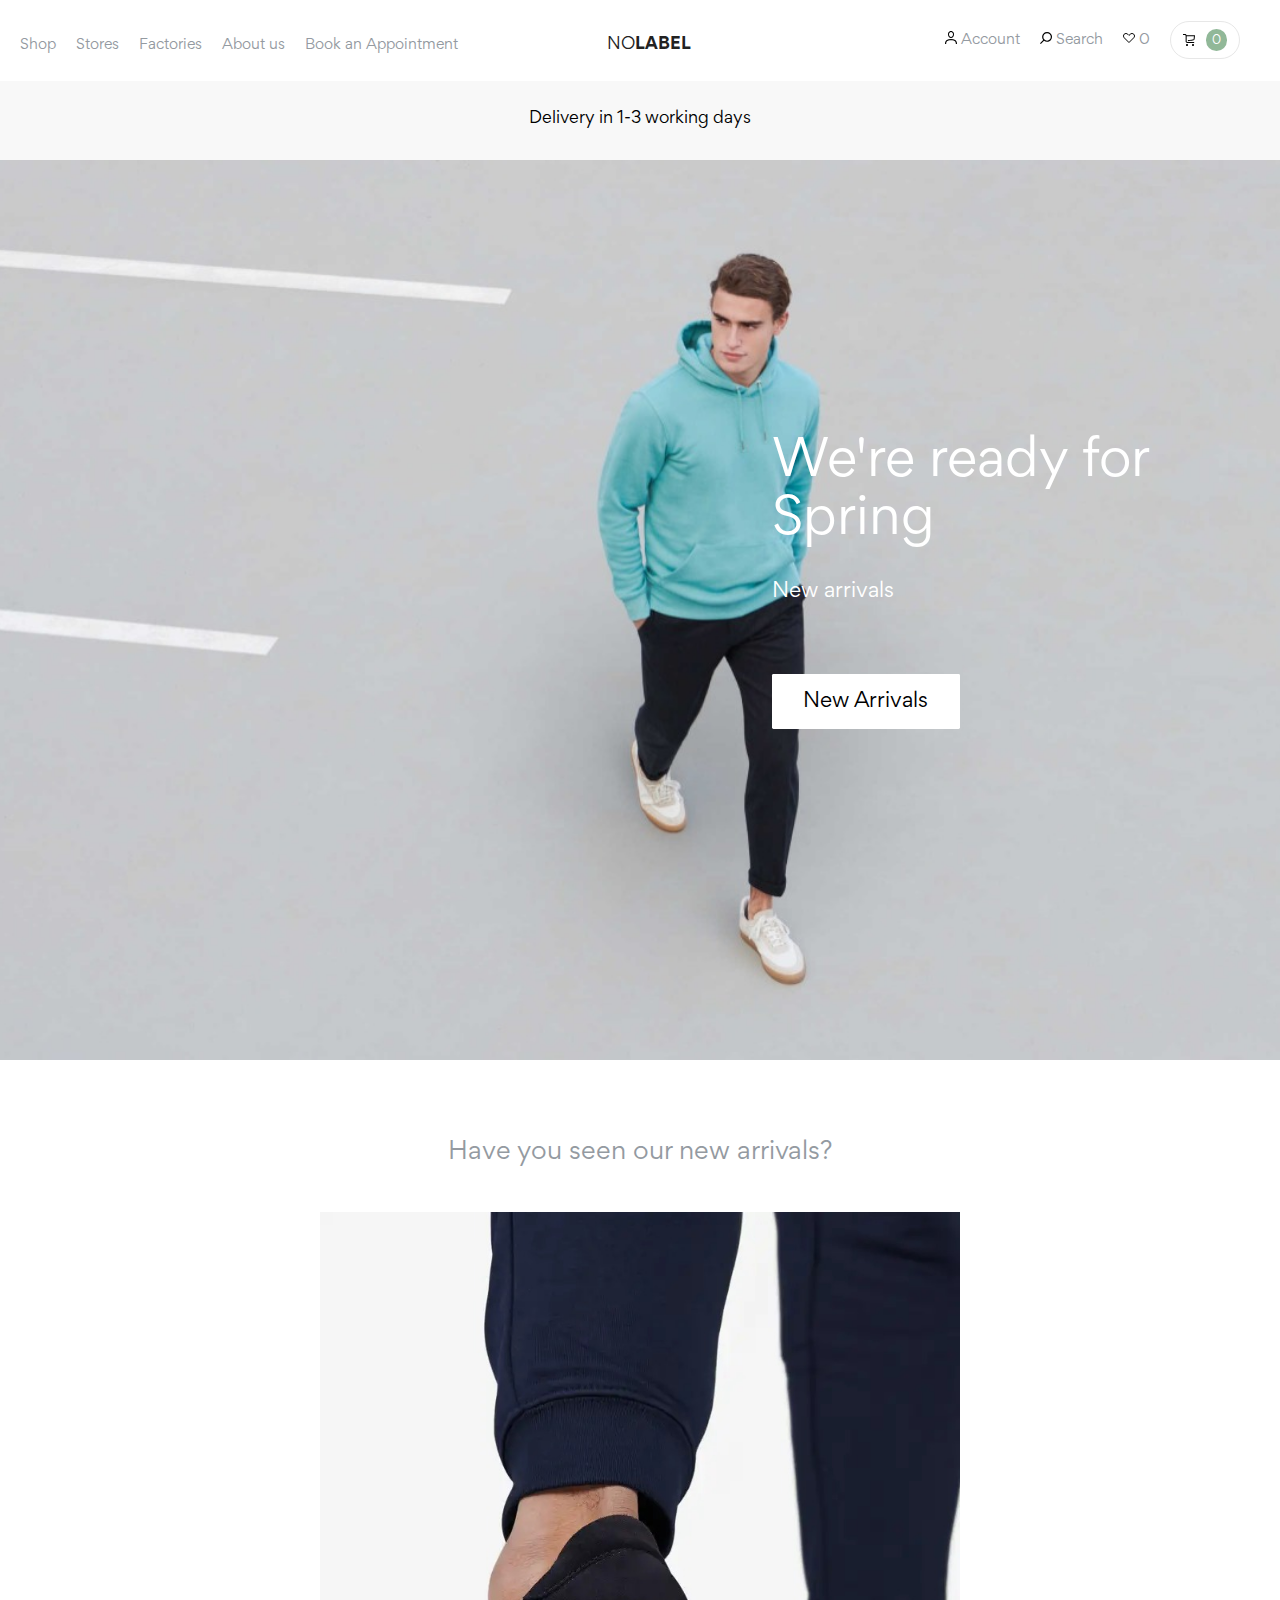
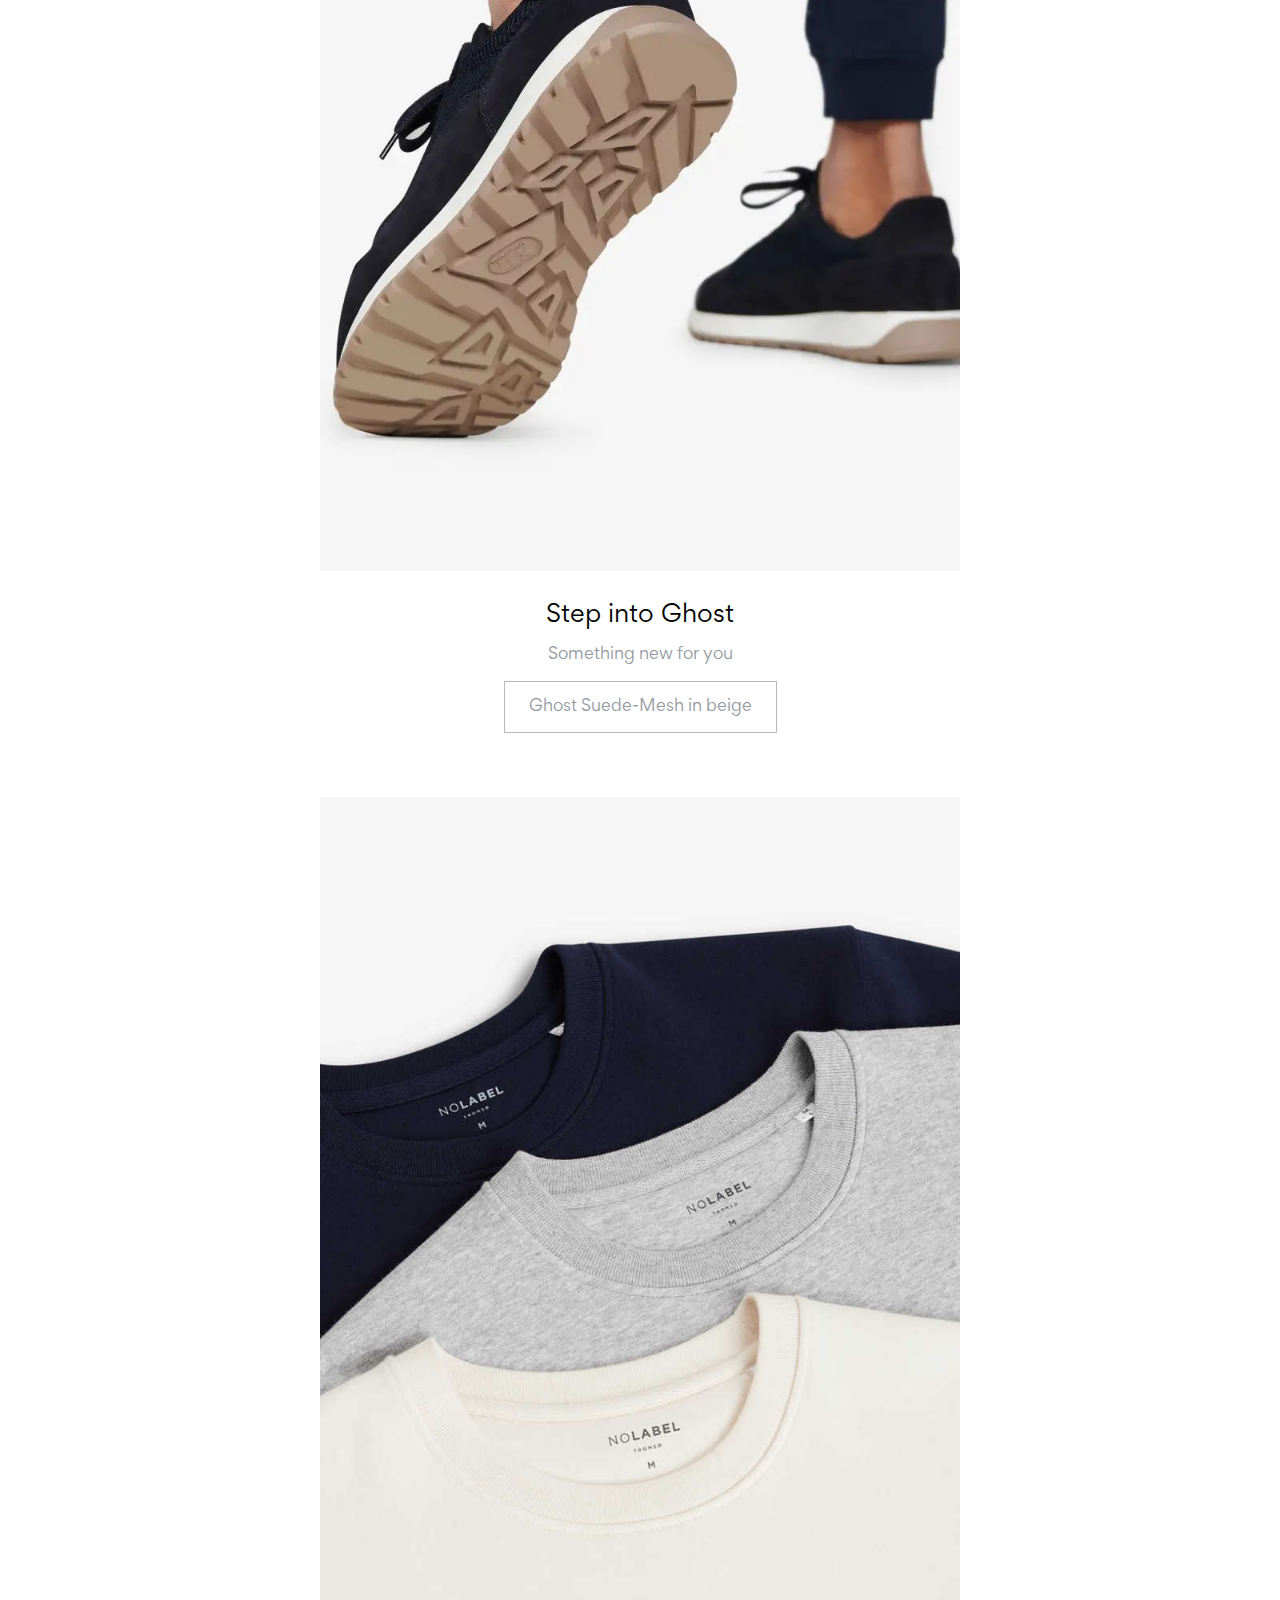
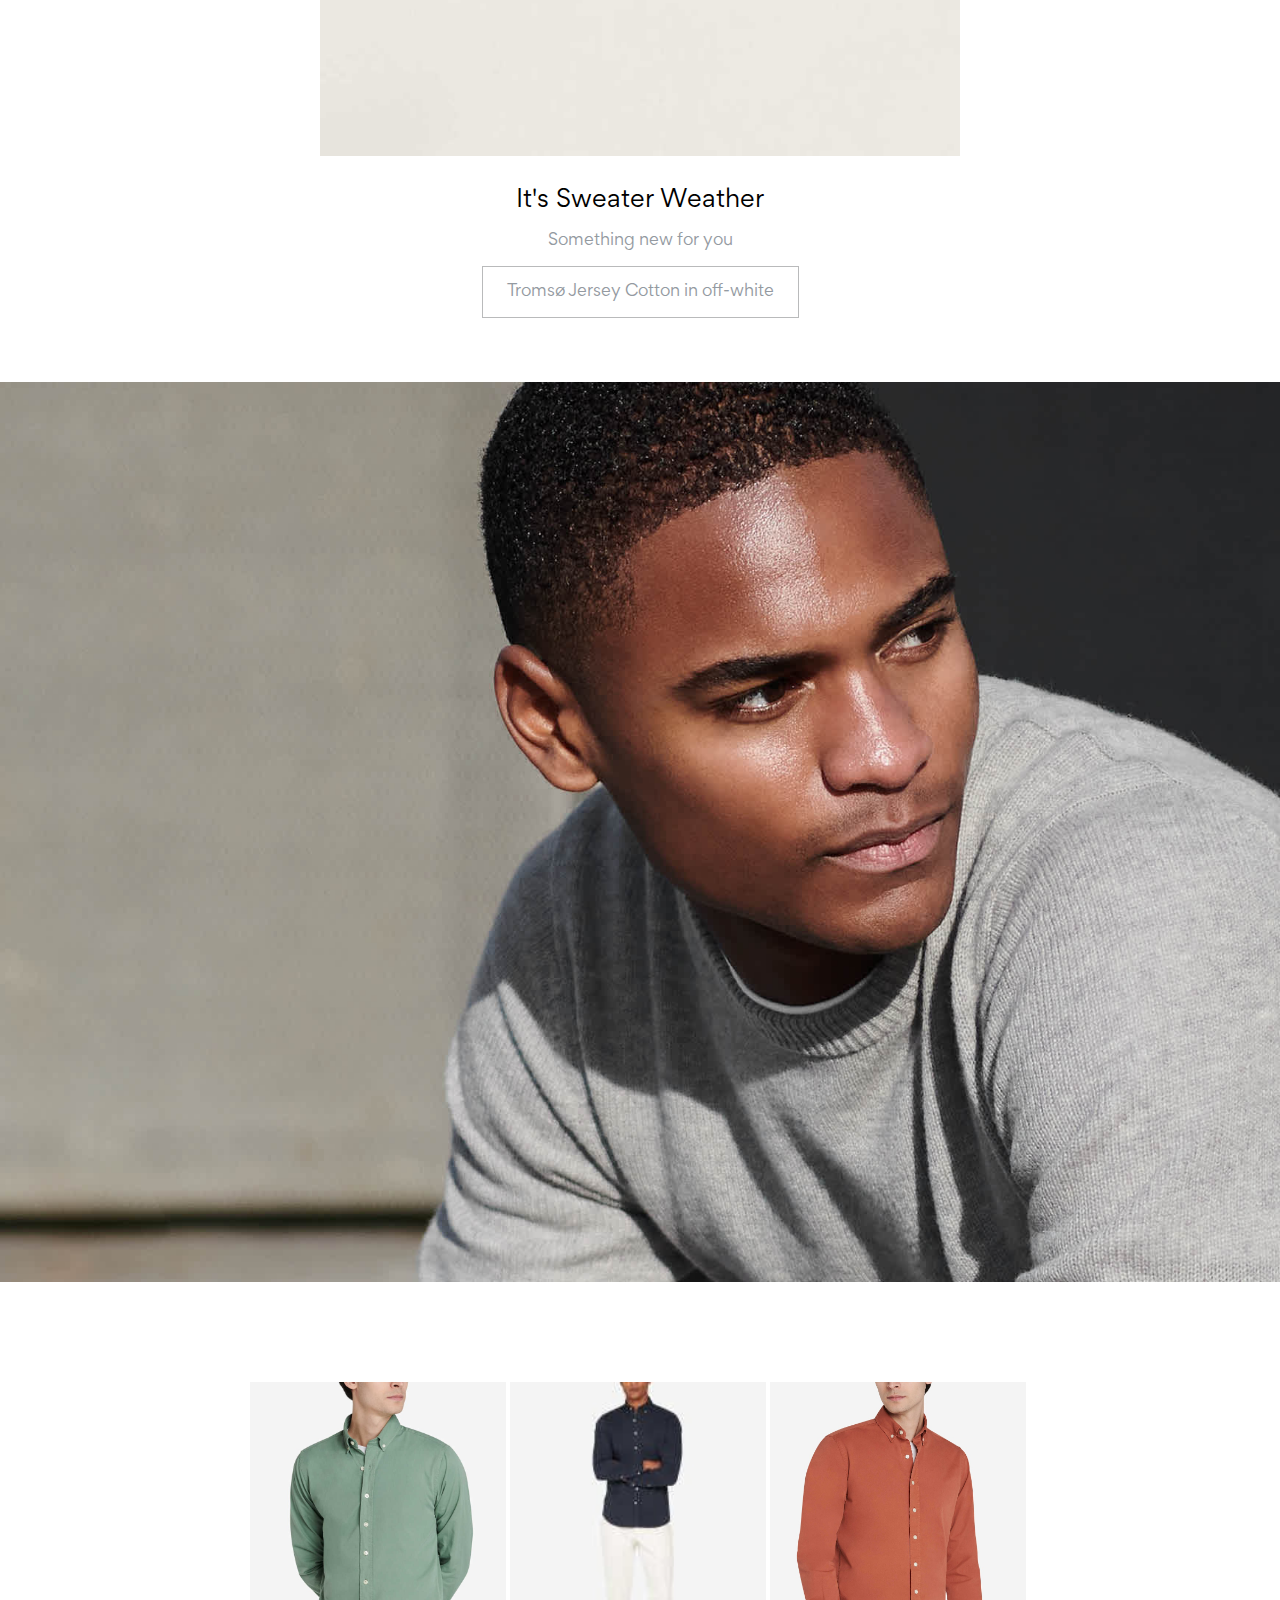
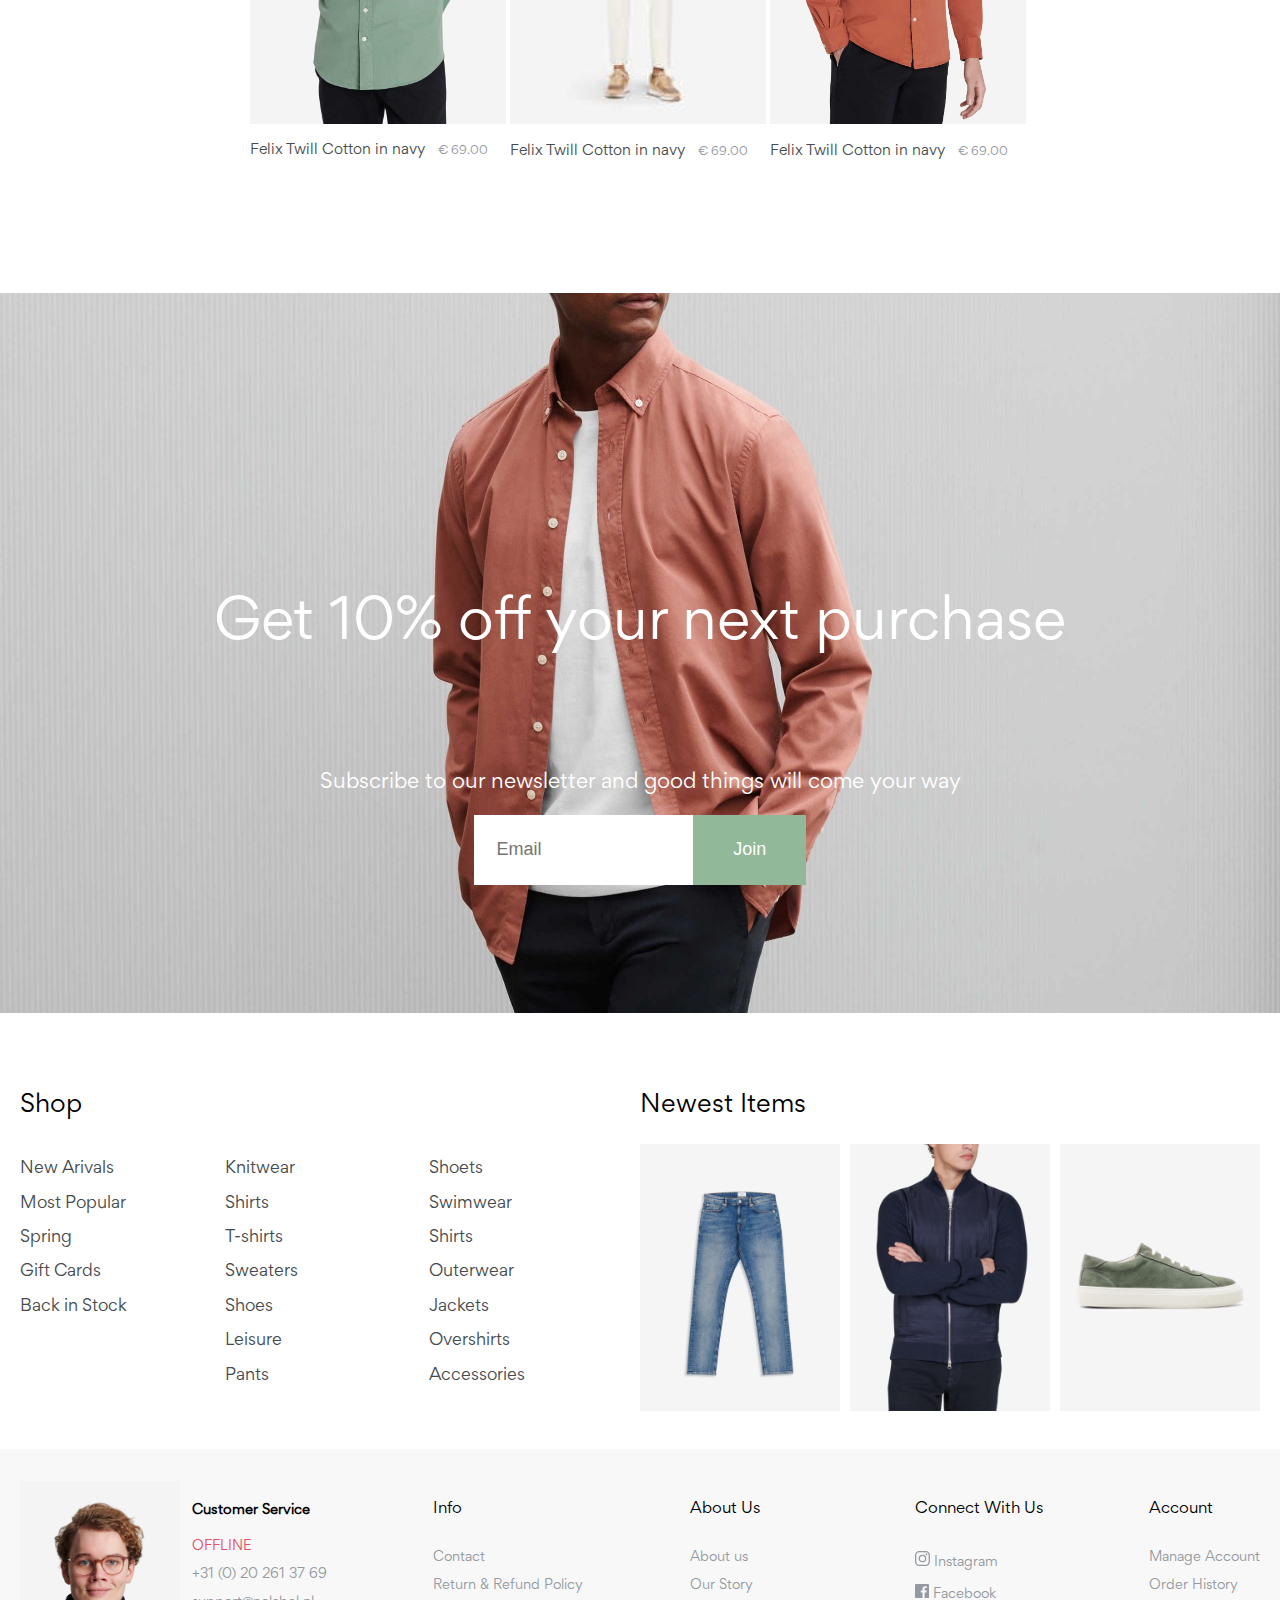
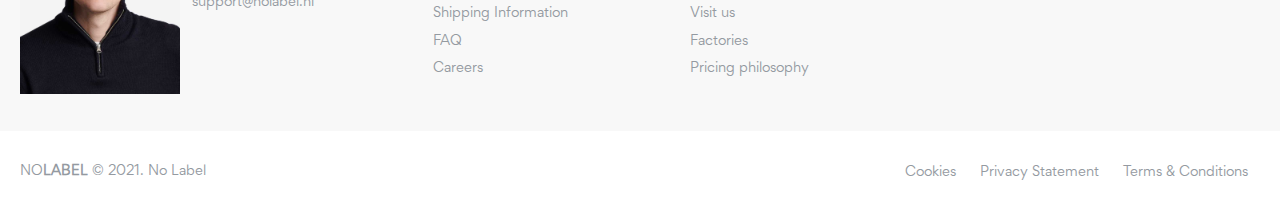
==== commit 8bb3f7e9: "removed some classes" ====
--- a/index.html
+++ b/index.html
@@ -10,10 +10,10 @@
     <link rel="icon" href="./assets/images/favico.ico" type="image/x-icon" />
 </head>
 
-<body class="fix_navbar">
+<body>
 
 	<!-- ********** | NAVBAR | ********** -->
-	<header class="nav_main">
+	<header>
 		<nav class="container">
 			<!-- menu lists -->
 			<ul>
@@ -24,7 +24,7 @@
 				<li><a href="#">Book an Appointment</a></li>
 			</ul>
 			<!-- logo -->
-			<div class="nav_center_h">
+			<div>
 				<a href="./index.html">
 					NO<span>LABEL</span>
 				</a>
@@ -136,7 +136,7 @@
 								fill-rule="evenodd" /></svg>
 					</li>
 				</ul>
-				<div class="nav_center_h">
+				<div>
 					<h3>NO<span>LABEL</span></h3>
 				</div>
 				<ul>
@@ -187,7 +187,7 @@
 				</ul>
 			</div>
 
-			<div class="about_stories">
+			<div>
 				<p>About Us</p>
 				<p>Stores</p>
 			</div>
@@ -430,19 +430,19 @@
 			</div>
 		</nav>
 		<!-- Bottom Footer -->
-		<section class="last_footer">
-			<div class="container">
-				<div>
-					<span>NO<strong>LABEL</strong></span>
-					<span>&copy; 2021. No Label</span>
-				</div>
-				<ul>
-					<li><a href="#">Cookies</a></li>
-					<li><a href="#">Privacy Statement</a></li>
-					<li><a href="#">Terms &amp; Conditions</a></li>
-				</ul>
-			</div>
-		</section>
+		<section>
+            <div class="container">
+                <div>
+                    <span>NO<strong>LABEL</strong></span>
+                    <span>&copy; 2021. No Label</span>
+                </div>
+                <ul>
+                    <li><a href="#">Cookies</a></li>
+                    <li><a href="#">Privacy Statement</a></li>
+                    <li><a href="#">Terms &amp; Conditions</a></li>
+                </ul>
+            </div>
+        </section>
 
 	</footer>
 
--- a/assets/styles/style.css
+++ b/assets/styles/style.css
@@ -20,6 +20,7 @@
     margin: 0;
     padding: 0;
     font-family: 'Gordita Regular', Verdana, Tahoma, sans-serif;
+    padding-top: 5em;
 }
 
 .container {
@@ -54,12 +55,10 @@
     font-size: 0.875em;
 }
 
-.fix_navbar {
-    padding-top: 5em;
-}
+
 
 /* ********** | NAVBAR | ********** */
-.nav_main {
+header {
     position: fixed;
     top: 0;
     width: 100%;
@@ -68,7 +67,7 @@
     background-color: #fff;
 }
 
-.nav_main>.container {
+header>.container {
     display: flex;
     justify-content: space-between;
     padding-top: 0.9375em;
@@ -76,39 +75,39 @@
     align-items: center;
 }
 
-.nav_main>.container a:hover {
+header>.container a:hover {
     left: 0;
 }
 
 
 /* NAVBAR - menu lists */
-.nav_main>.container ul {
+header>.container ul {
     display: flex;
     margin-left: 0;
     padding-left: 0;
     list-style: none;
 }
 
-.nav_main>.container ul li {
+header>.container ul li {
     margin-right: 1.25em;
 }
 
-.nav_main>.container ul a {
+header>.container ul a {
     font-size: 0.875em;
 }
 
 
 /* NAVBAR - logo */
-.nav_center_h {
-    margin-top: -0.1875em;
-}
-
-.nav_center_h a {
+header .container>div {
+    margin-left: -10%;
+}
+
+header .container>div a {
     font-weight: 300;
     color: #222;
 }
 
-.nav_center_h span {
+header .container>div span {
     font-weight: 600;
     font-family: 'Gordita Bold', Verdana, Tahoma, sans-serif;
 }
@@ -152,7 +151,11 @@
 }
 
 @media screen and (max-width: 61.9375em) {
-    .nav_main>.container {
+    header .container>div {
+        margin-left: -5%;
+    }
+
+    header>.container {
         display: none;
     }
 
@@ -321,11 +324,11 @@
     color: #000;
 }
 
-.short_mob div:nth-child(2) {
-    display: flex;
-}
-
-.about_stories p {
+.short_mob div:nth-of-type(1) {
+    display: flex;
+}
+
+.short_mob div:nth-of-type(2) p {
     color: #949aa1;
     font-size: 0.875em;
     border-bottom: 0.0625em solid #f0f1f1;
@@ -751,11 +754,11 @@
 }
 
 /* Bottom Footer */
-.last_footer {
+footer>section {
     background-color: #fff;
 }
 
-.last_footer .container {
+footer>section .container {
     display: flex;
     flex-wrap: wrap;
     align-items: center;
@@ -764,18 +767,18 @@
     justify-content: center;
 }
 
-.last_footer .container>div,
-.last_footer .container>ul {
+footer>section .container>div,
+footer>section .container>ul {
     flex: 1 0 50%;
 }
 
-.last_footer .container>div,
-.last_footer .container>ul a {
+footer>section .container>div,
+footer>section .container>ul a {
     color: #949aa1;
     font-size: 0.8125em;
 }
 
-.last_footer .container>ul {
+footer>section .container>ul {
     display: flex;
     justify-content: flex-end;
     list-style: none;
@@ -783,22 +786,538 @@
     margin: 0;
 }
 
-.last_footer .container>ul li {
+footer>section .container>ul li {
     margin: 0 .75em;
 }
 
-.last_footer .container>ul a:hover {
+footer>section .container>ul a:hover {
     color: #000;
 }
 
 @media only screen and (max-width:61.9375em) {
-    .last_footer .container>div {
+    footer>section .container>div {
         text-align: center;
         margin-bottom: 1.5em;
     }
 
-    .last_footer .container>ul {
+    footer>section .container>ul {
         justify-content: center;
+    }
+}
+
+
+/* ********************************** */
+/* ********** | PRODUCTS | ********** */
+/* ********************************** */
+
+/* ********** | MAIN | ********** */
+.shown_side {
+    display: flex;
+}
+
+/* ********** | Extra Nav | *********** */
+.shown_side>ul {
+    list-style: none;
+    padding: 0;
+    margin: 0;
+    flex: 1;
+}
+
+.shown_side>ul a {
+    margin-top: 1em;
+    display: block;
+    font-size: 0.875em;
+}
+
+/* ********** | Mobile Slider | ********** */
+.mobile_slider {
+    display: none;
+    margin: 0 auto 40px;
+}
+
+.mobile_slider div {
+    position: relative;
+}
+
+.mobile_slider img {
+    width: 100%;
+}
+
+.mobile_slider a {
+    cursor: pointer;
+    position: absolute;
+    top: 50%;
+    width: auto;
+    margin-top: -1.375em;
+    padding: 1em;
+    color: #333;
+    font-size: 1.125em;
+    border-radius: 0 0.1875em 0.1875em 0;
+    background-color: rgba(0, 0, 0, 0.1);
+    transition: all .3s;
+}
+
+.mobile_slider .next {
+    left: unset;
+    right: 0;
+    border-radius: 0.1875em 0 0 0.1875em;
+}
+
+.prev:hover,
+.next:hover {
+    background-color: rgba(0, 0, 0, 0.8);
+    left: unset;
+    color: #fff
+}
+
+
+.mobile_slider img {
+    -webkit-animation-name: slidesAnimation;
+    -webkit-animation-duration: 1.5s;
+    animation-name: slidesAnimation;
+    animation-duration: 1.5s;
+}
+
+@-webkit-keyframes slidesAnimation {
+    from {
+        opacity: .4
+    }
+
+    to {
+        opacity: 1
+    }
+}
+
+@keyframes slidesAnimation {
+    from {
+        opacity: .4
+    }
+
+    to {
+        opacity: 1
+    }
+}
+
+@media screen and (max-width: 61.9375em) {
+    .shown_side>ul {
+        display: none;
+    }
+
+    .mobile_slider {
+        display: block;
+    }
+
+    aside {
+        width: 100%;
+    }
+
+    .imagesshown {
+        display: none;
+    }
+
+    .shown_side {
+        flex-wrap: wrap;
+    }
+}
+
+/* ********** | PHOTOS | *********** */
+.imagesshown {
+    display: flex;
+    flex-direction: column;
+    flex: 5;
+    margin-bottom: 2em;
+}
+
+.imagesshown div {
+    display: flex;
+    flex-wrap: wrap;
+    justify-content: center;
+    align-items: center;
+}
+
+.imagesshown img {
+    width: 45%;
+    margin: 0.625em;
+}
+
+@media screen and (max-width: 61.9375em) {
+    .imagesshown {
+        display: none;
+    }
+}
+
+/* ********** | PRODUCT DESIGN & COLORS | ********** */
+aside {
+    flex: 2;
+    display: flex;
+    flex-direction: column;
+}
+
+aside h3 {
+    font-size: 1em;
+    font-weight: 300;
+    border-top: 0.0625em solid #f0f1f1;
+    padding-top: 1.25em;
+}
+
+/* design_head */
+.design_head {
+    border-bottom: 0.0625em solid #f0f1f1;
+    padding-bottom: 1.5em;
+}
+
+.design_head h2 {
+    font-weight: 300;
+    font-size: 1.5em;
+}
+
+.design_head div {
+    color: #949aa1;
+}
+
+/* colors_selector */
+.colors_selector span {
+    color: #000;
+}
+
+.colors_selector p {
+    font-size: 0.9375em;
+    color: #949aa1;
+    margin-bottom: 0.625em;
+}
+
+.colors_selector input[type=radio] {
+    display: none;
+}
+
+.colors_selector input[type=radio]:checked+label span {
+    transform: scale(1.25);
+}
+
+.colors_selector input[type=radio]:checked+label .red {
+    border: 0.125em solid #711313;
+}
+
+.colors_selector input[type=radio]:checked+label .orange {
+    border: 0.125em solid #873a08;
+}
+
+.colors_selector input[type=radio]:checked+label .yellow {
+    border: 0.125em solid #816102;
+}
+
+.colors_selector input[type=radio]:checked+label .olive {
+    border: 0.125em solid #505a0b;
+}
+
+.colors_selector input[type=radio]:checked+label .green {
+    border: 0.125em solid #0e4e1d;
+}
+
+.colors_selector input[type=radio]:checked+label .teal {
+    border: 0.125em solid #003633;
+}
+
+.colors_selector input[type=radio]:checked+label .blue {
+    border: 0.125em solid #103f62;
+}
+
+.colors_selector input[type=radio]:checked+label .violet {
+    border: 0.125em solid #321a64;
+}
+
+.colors_selector input[type=radio]:checked+label .purple {
+    border: 0.125em solid #501962;
+}
+
+.colors_selector input[type=radio]:checked+label .pink {
+    border: 0.125em solid #851554;
+}
+
+.colors_selector label {
+    display: inline-block;
+    width: 1.5em;
+    height: 1.5em;
+    margin-right: .35em;
+    cursor: pointer;
+    border-radius: 50%;
+}
+
+.colors_selector label:hover span {
+    transform: scale(1.25);
+}
+
+.colors_selector label span {
+    display: block;
+    border-radius: 50%;
+    width: 100%;
+    height: 100%;
+    transition: transform 0.2s ease-in-out;
+}
+
+.colors_selector label span.red {
+    background: #DB2828;
+}
+
+.colors_selector label span.orange {
+    background: #F2711C;
+}
+
+.colors_selector label span.yellow {
+    background: #FBBD08;
+}
+
+.colors_selector label span.olive {
+    background: #B5CC18;
+}
+
+.colors_selector label span.green {
+    background: #21BA45;
+}
+
+.colors_selector label span.teal {
+    background: #00B5AD;
+}
+
+.colors_selector label span.blue {
+    background: #2185D0;
+}
+
+.colors_selector label span.violet {
+    background: #6435C9;
+}
+
+.colors_selector label span.purple {
+    background: #A333C8;
+}
+
+.colors_selector label span.pink {
+    background: #E03997;
+}
+
+
+/* size_main */
+.size_main {
+    margin-top: 1.875em;
+}
+
+.size_main div {
+    display: flex;
+}
+
+.size_main span {
+    color: #000;
+}
+
+.size_main p {
+    font-size: 0.9375em;
+    color: #949aa1;
+    margin-bottom: 0.625em;
+}
+
+
+.size_main input[type=radio] {
+    display: none;
+}
+
+.size_main label,
+.fav_btn {
+    margin-right: 0.625em;
+    background-color: #fff;
+    font-size: 0.875em;
+    height: 3.225em;
+    width: 3.225em;
+    border: 0.0313em solid #f0f1f1;
+    color: #949aa1;
+    cursor: pointer;
+    transition: all .3s;
+    display: flex;
+    align-items: center;
+    justify-content: center;
+}
+
+.size_main label:hover {
+    color: #000;
+    background: #f0f1f1;
+}
+
+.size_main input[type=radio]:checked+label {
+    background-color: #f5f5f5;
+}
+
+/* fav_cart_btns */
+.fav_cart_btns {
+    margin-top: 0.625em;
+    display: flex;
+}
+
+.fav_btn svg {
+    stroke: #777a7c;
+}
+
+.fav_btn:hover svg path {
+    fill: #777a7c;
+}
+
+.cart_btn {
+    background-color: #91b898;
+    font-size: 0.75em;
+    height: 3.125em;
+    border: 0.0313em solid #f0f1f1;
+    font-size: 0.9375em;
+    color: #fff;
+    cursor: pointer;
+    text-align: center;
+    padding: 0 25%;
+    margin-left: 0;
+    transition: opacity .3s;
+}
+
+.cart_btn:hover {
+    opacity: 80%;
+}
+
+/* stars_div */
+.stars_div {
+    display: flex;
+}
+
+.stars_div svg {
+    margin-right: 5px;
+}
+
+/* specification_main */
+.specification {
+    list-style: none;
+    padding: 0;
+}
+
+.specification li {
+    display: flex;
+    justify-content: space-between;
+    margin-top: 0.8375em;
+}
+
+.specification div {
+    color: #949aa1;
+    font-size: 0.875em;
+}
+
+.specification div:nth-child(1) {
+    flex-basis: 40%;
+}
+
+.specification div:nth-child(2) {
+    flex-basis: 60%;
+    color: #222;
+}
+
+/* chiipng */
+.chiipng {
+    border-top: 0.0625em solid #f0f1f1;
+    padding-top: 1.25em;
+    margin-top: 0.625em;
+    padding-left: 0;
+    list-style: none;
+}
+
+.chiipng li {
+    font-size: 0.875em;
+    color: #949aa1;
+    margin-top: 0.8375em;
+}
+
+/* fit_quality */
+.fit_quality h5 {
+    font-weight: 300;
+    margin-bottom: 0;
+}
+
+.fit_quality p {
+    line-height: 1.5em;
+    margin-top: 0.3125em;
+}
+
+
+/* ********** | PRODUCT SUBSCRIBE SECTION | **********  */
+.subscribe_small {
+    background-color: #f8f8f8;
+}
+
+.subscribe_small>div {
+    padding-top: 2em;
+    padding-bottom: 2em;
+    display: flex;
+    justify-content: space-around;
+}
+
+.subscribe_small div div {
+    flex-basis: 33%;
+    display: flex;
+    align-items: center;
+    justify-content: center;
+}
+
+.subscribe_small p {
+    color: #464b4f;
+}
+
+.subscribe_small p span {
+    font-weight: 600;
+    color: #222;
+    line-height: 1.5em;
+}
+
+.subscribe_small ul {
+    list-style: none;
+}
+
+.subscribe_small li {
+    color: #464b4f;
+    line-height: 1.8em;
+}
+
+.subscribe_small li svg {
+    position: relative;
+    top: 3px
+}
+
+.subscribe_small form {
+    display: flex;
+    justify-content: center;
+    align-items: center;
+}
+
+.subscribe_small input {
+    min-width: 12.5em;
+    max-width: 20%;
+    height: 3.875em;
+    padding-left: 1.25em;
+    border: none;
+    font-size: 1.125em;
+    font-weight: 300;
+}
+
+.subscribe_small button {
+    background-color: #91b898;
+    margin-left: -0.3125em;
+    min-width: 6.25em;
+    max-width: 9.375em;
+    height: 3.875em;
+    border: none;
+    font-size: 1.125em;
+    font-weight: 300;
+    cursor: pointer;
+    color: #fff;
+}
+
+@media only screen and (max-width:61.9375em) {
+    .subscribe_small>div {
+        flex-wrap: wrap;
+    }
+
+    .subscribe_small div div {
+        flex-basis: 100%;
     }
 }
 
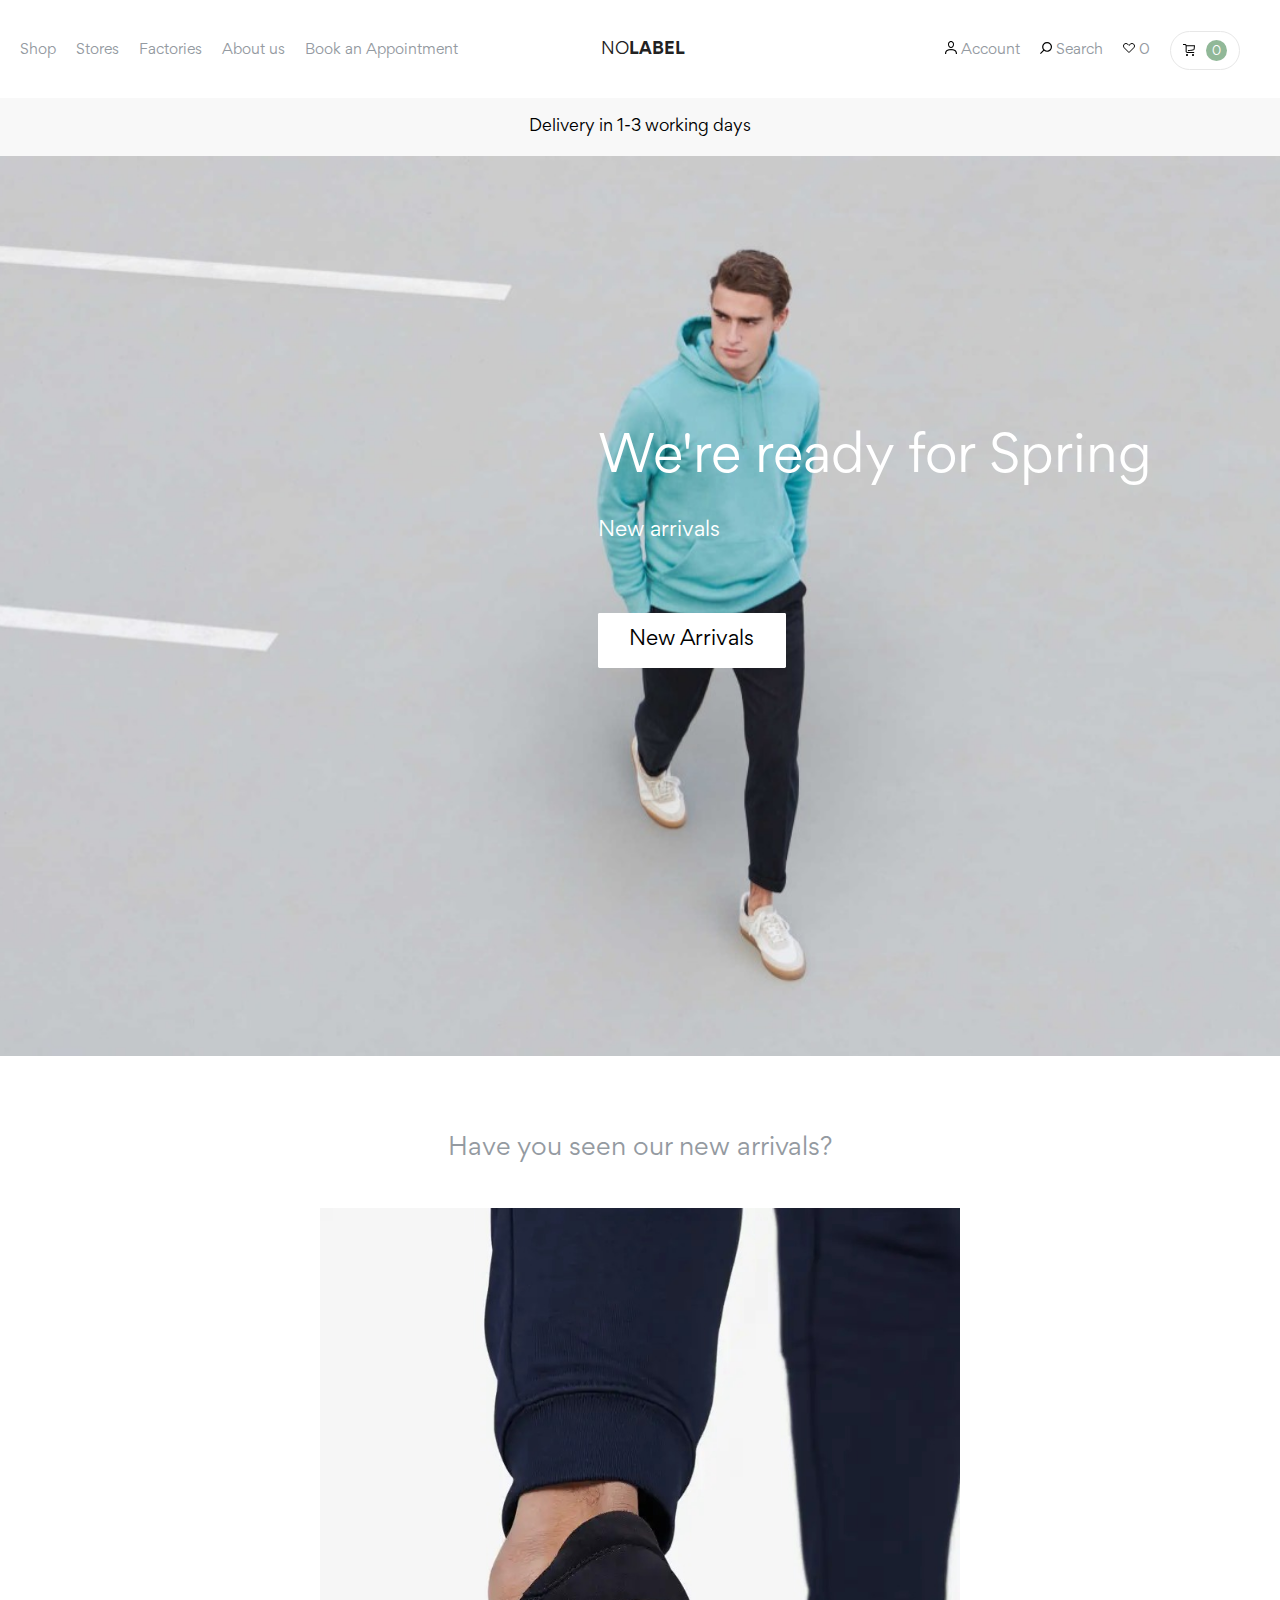
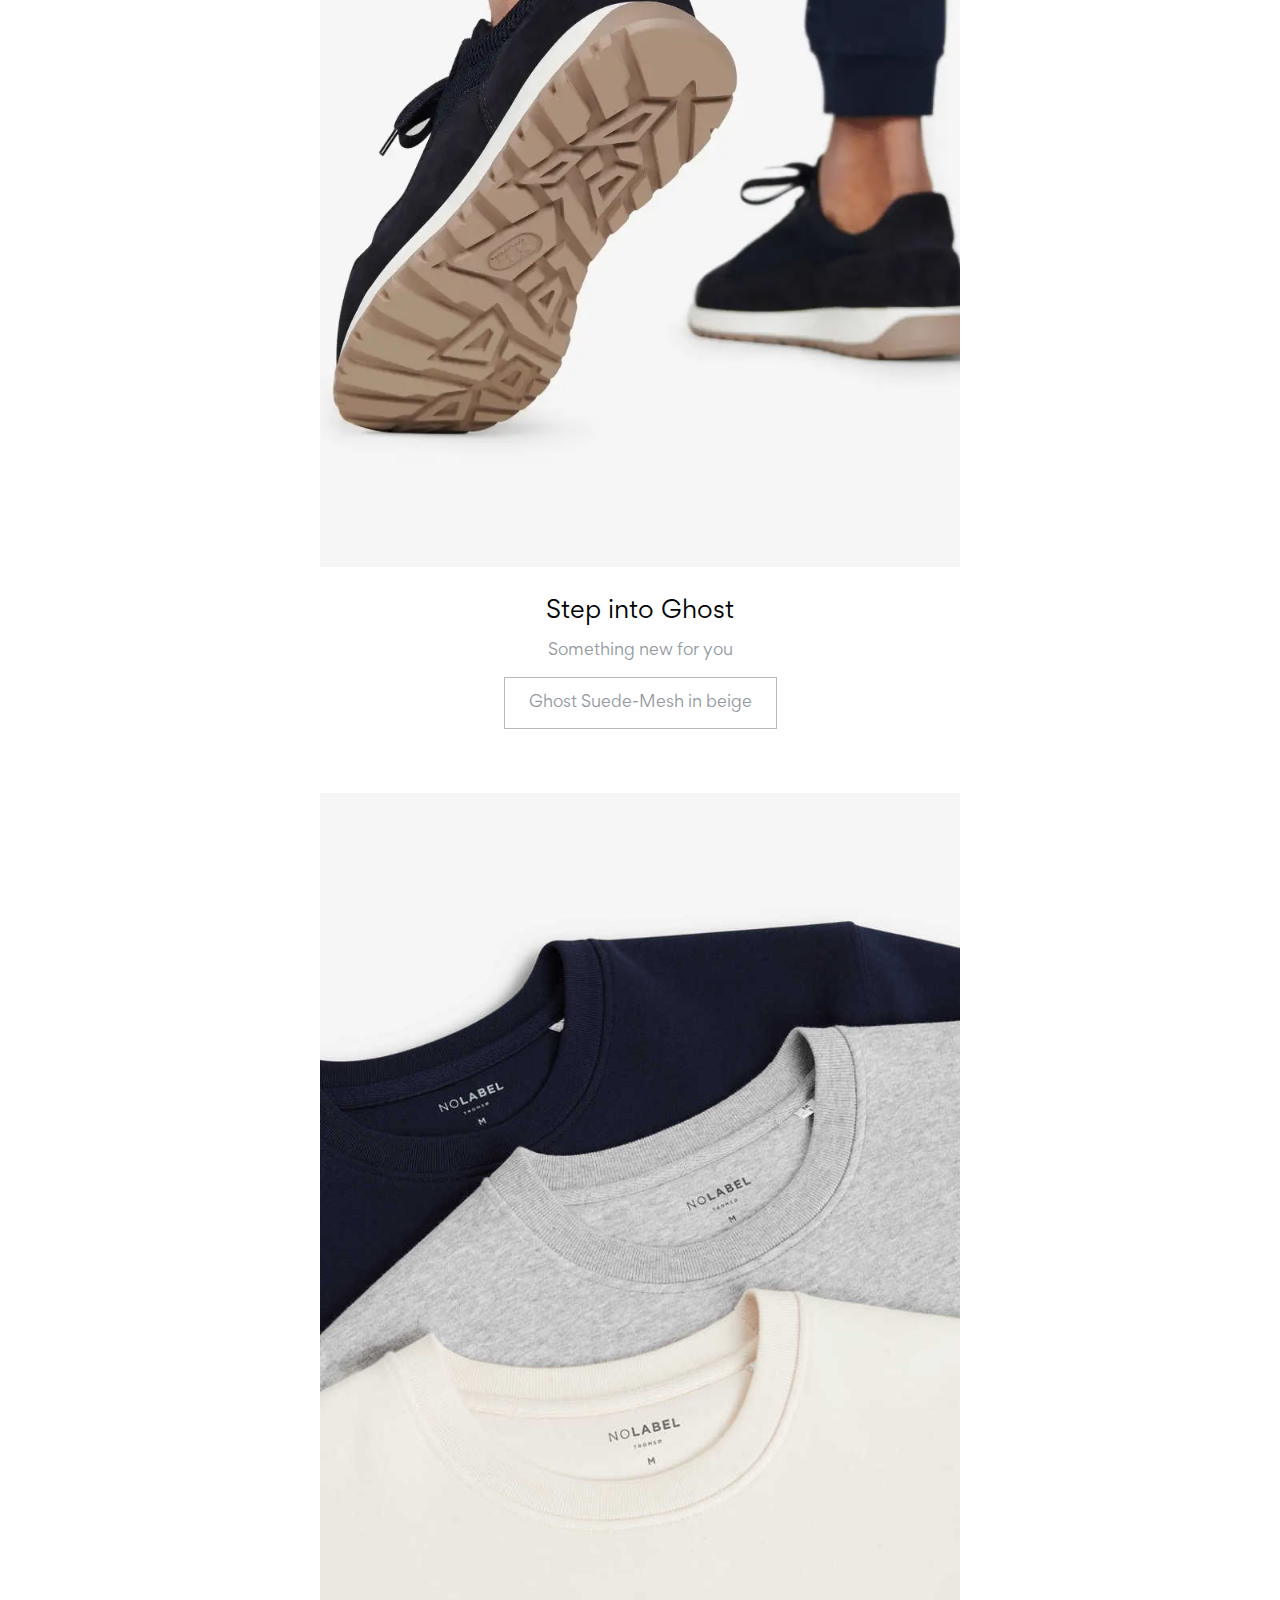
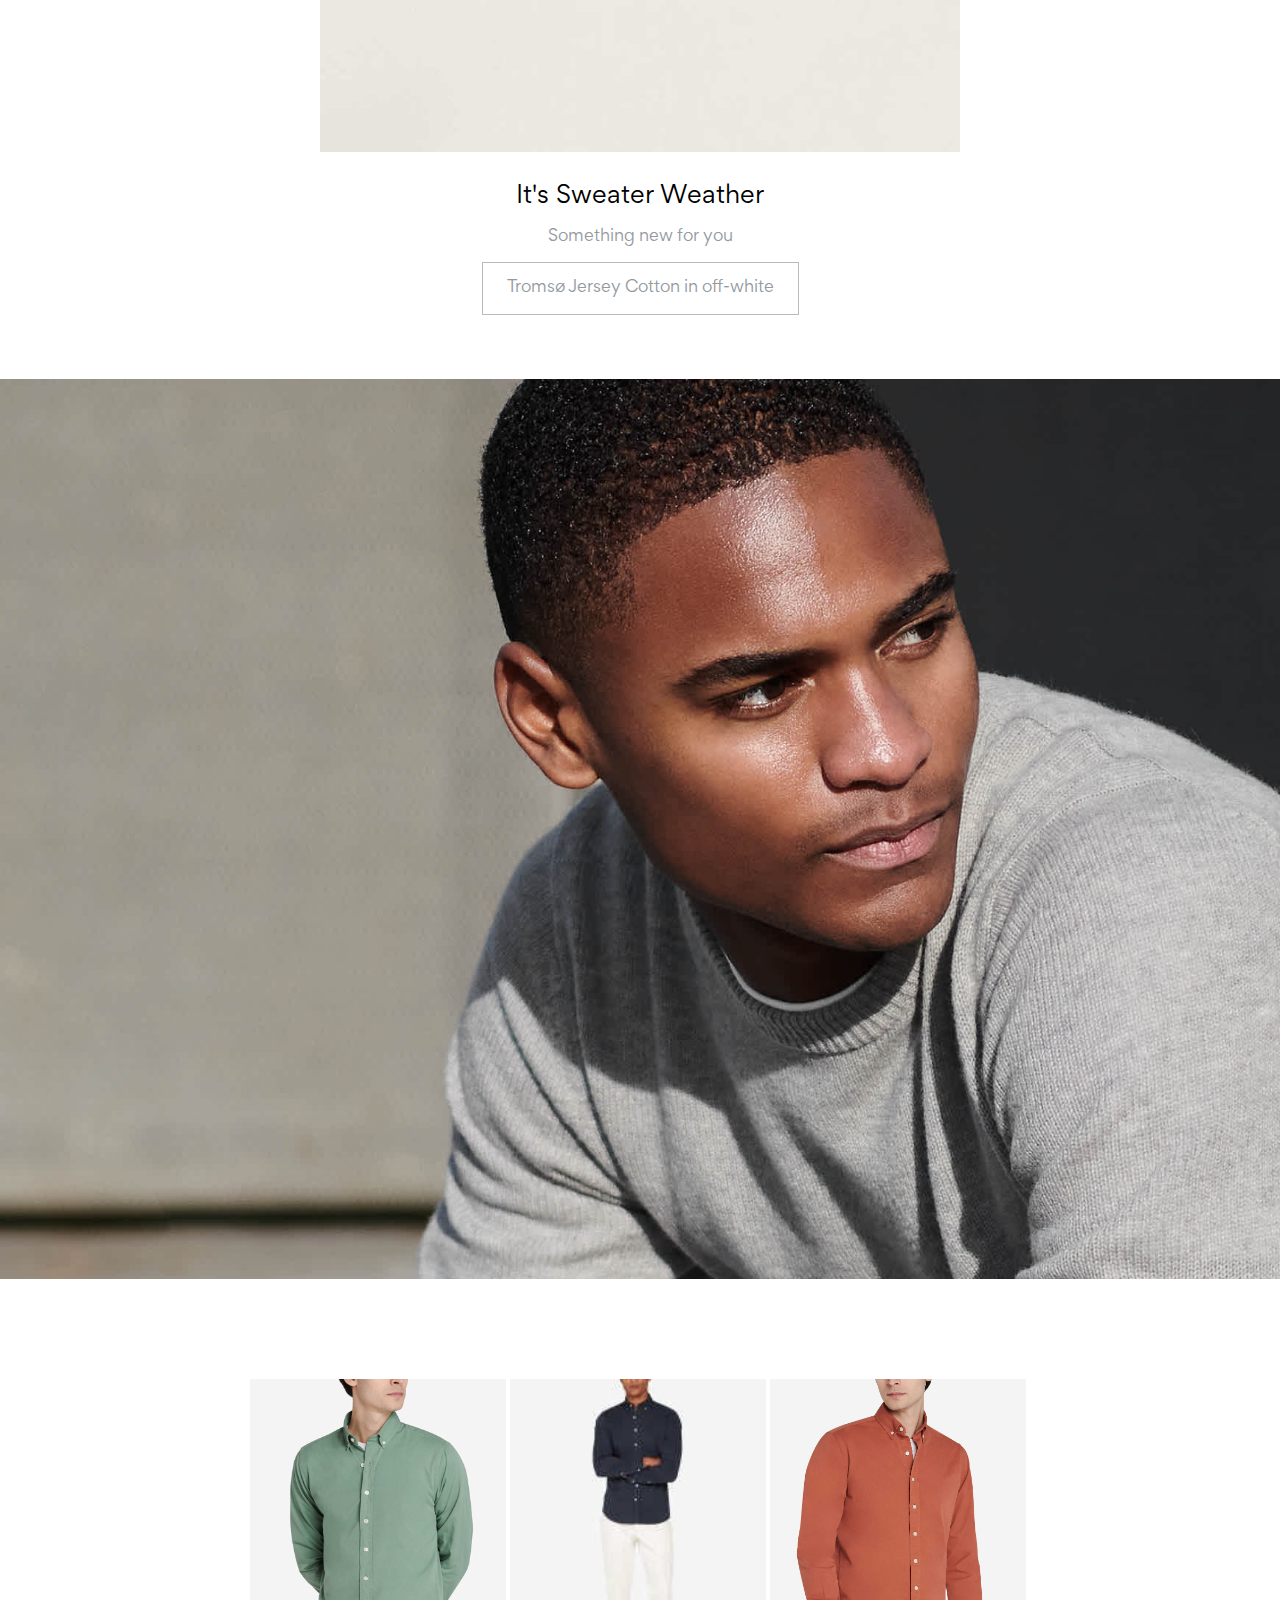
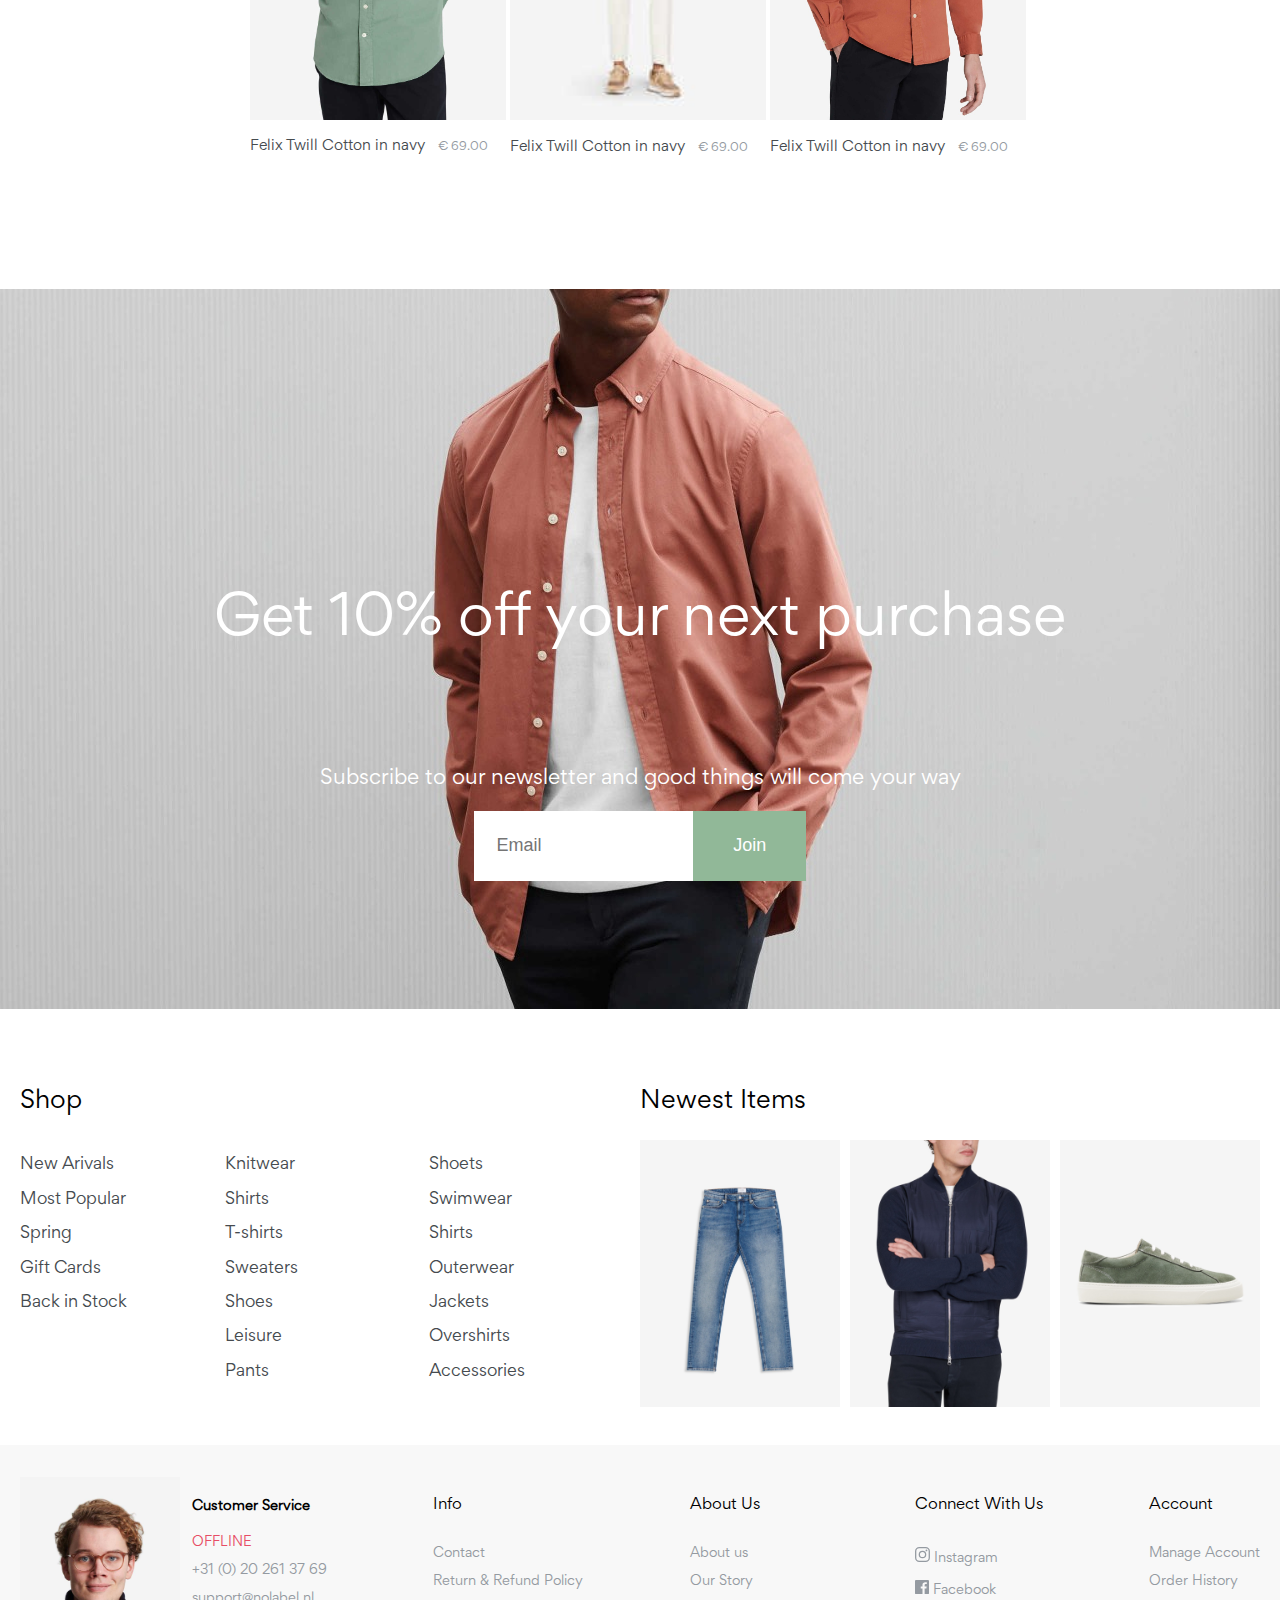
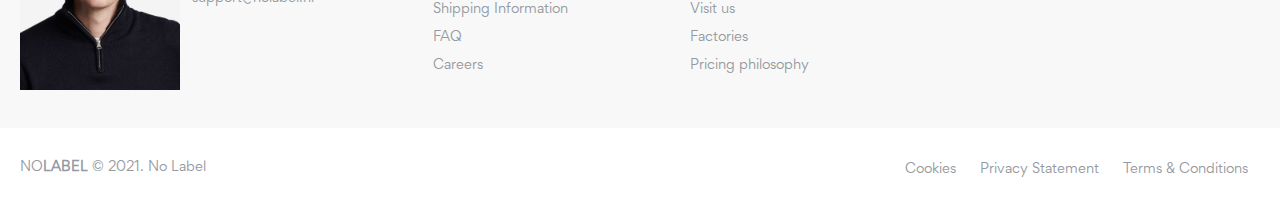
==== commit 24ca6fe1: "slider fixes; reduced some classes" ====
--- a/index.html
+++ b/index.html
@@ -2,12 +2,12 @@
 <html lang="en">
 
 <head>
-    <meta charset="UTF-8" />
-    <meta name="viewport" content="width=device-width, initial-scale=1">
-    <title>NoLabeL</title>
-    <meta name="author" content="Noah Makmel" />
-    <link rel="stylesheet" href="./assets/styles/style.css" />
-    <link rel="icon" href="./assets/images/favico.ico" type="image/x-icon" />
+	<meta charset="UTF-8" />
+	<meta name="viewport" content="width=device-width, initial-scale=1" />
+	<title>NoLabeL</title>
+	<meta name="author" content="Noah Makmel" />
+	<link rel="stylesheet" href="./assets/styles/style.css" />
+	<link rel="icon" href="./assets/images/favico.ico" type="image/x-icon" />
 </head>
 
 <body>
@@ -34,6 +34,7 @@
 				<li>
 					<a href="#">
 						<svg width="12" height="13" xmlns="http://www.w3.org/2000/svg">
+							<!-- https://developer.mozilla.org/en-US/docs/Web/SVG/Attribute/d -->
 							<path
 								d="M8.136 5.913C7.565 6.638 6.853 7 6 7c-.853 0-1.566-.363-2.14-1.09C3.287 5.183 3 4.279 3 3.197c0-.565.136-1.094.408-1.588.273-.494.64-.886 1.102-1.175C4.972.144 5.469 0 6 0s1.028.145 1.49.434c.462.29.83.68 1.102 1.175.272.494.408 1.023.408 1.588 0 1.082-.288 1.987-.864 2.716zM7.397 1.66C6.995 1.22 6.53 1 6 1s-.995.219-1.397.656A2.189 2.189 0 0 0 4 3.185c0 .801.19 1.47.572 2.009C4.953 5.73 5.429 6 6 6c.57 0 1.047-.269 1.428-.806C7.81 4.656 8 3.986 8 3.184c0-.58-.2-1.09-.603-1.524zM1.155 13H0l.101-1.22c.125-1.22.694-2.155 1.708-2.805C2.822 8.325 4.219 8 6 8c1.781 0 3.178.324 4.191.971 1.014.647 1.583 1.581 1.708 2.801L12 13h-1.155l-.101-1.116a2.548 2.548 0 0 0-1.17-1.92 4.393 4.393 0 0 0-1.087-.476 7.024 7.024 0 0 0-1.22-.253A11.36 11.36 0 0 0 6 9.168c-.448 0-.87.022-1.267.067a7.024 7.024 0 0 0-1.22.253 4.306 4.306 0 0 0-1.087.48c-.308.196-.57.458-.783.785a2.502 2.502 0 0 0-.387 1.138L1.156 13z"
 								fill-rule="evenodd" /></svg>
@@ -217,16 +218,14 @@
 		<section id="slider">
 			<ul>
 				<li>Delivery in 1-3 working days</li>
-				<li>slide2</li>
-				<li>slide3</li>
-				<li>slide4</li>
-				<li>slide5</li>
+				<li>Free 30-day returns in NL/BE/DE</li>
+				<li>Next day despatch on delivery from our warehouse</li>
 			</ul>
 		</section>
 
 		<!-- ********** | NEW ARRIVALS SECTION | ********** -->
 		<section class="hero">
-			<div class="headerHeading">
+			<div>
 				<h3>
 					We're ready for Spring
 				</h3>
@@ -240,47 +239,47 @@
 		<div class="main_show">
 			<div class="container">
 				<h2>Have you seen our new arrivals?</h2>
-				<div class="newshow">
-					<div>
-						<img src="./assets/images/img02.jpg" alt="">
+				<div>
+					<article>
+						<img src="./assets/images/img02.jpg" alt="" />
 						<h4>Step into Ghost</h4>
 						<p>Something new for you</p>
 						<a href="product.html">
 							Ghost Suede-Mesh in beige
 						</a>
-					</div>
-					<div>
-						<img src="./assets/images/asset08.jpeg" alt="">
+					</article>
+					<article>
+						<img src="./assets/images/asset08.jpeg" alt="" />
 						<h4>It's Sweater Weather</h4>
 						<p>Something new for you</p>
 						<a href="product.html">
 							Tromsø Jersey Cotton in off-white
 						</a>
-					</div>
-				</div>
-			</div>
-
-			<div class="extra_img"></div>
+					</article>
+				</div>
+			</div>
+
+			<div></div>
 
 
 			<!-- ********** | PRODUCT SECTION | ********** -->
-			<div class="product_sec">
+			<div>
 				<a href="#">
-					<img id="main_card_img1" src="./assets/images/img04.jpg" alt="">
+					<img id="main_card_img1" src="./assets/images/img04.jpg" alt="" />
 					<p>
 						Felix Twill Cotton in navy
 						<span>€ 69.00</span>
 					</p>
 				</a>
 				<a href="#">
-					<img id="main_card_img2" src="./assets/images/img07.jpg" alt="">
+					<img id="main_card_img2" src="./assets/images/img07.jpg" alt="" />
 					<p>
 						Felix Twill Cotton in navy
 						<span>€ 69.00</span>
 					</p>
 				</a>
 				<a href="#">
-					<img id="main_card_img3" src="./assets/images/img09.jpg" alt="">
+					<img id="main_card_img3" src="./assets/images/img09.jpg" alt="" />
 					<p>
 						Felix Twill Cotton in navy
 						<span>€ 69.00</span>
@@ -289,7 +288,7 @@
 			</div>
 
 			<!-- ********** | SUBSCRIBE SECTION | ********** -->
-			<section class="subscribe">
+			<div>
 				<div>
 					<h2>Get 10% off your next purchase</h2>
 					<p>Subscribe to our newsletter and good things will come your way</p>
@@ -298,7 +297,7 @@
 						<button type="submit">Join</button>
 					</form>
 				</div>
-			</section>
+			</div>
 
 		</div>
 
@@ -306,7 +305,7 @@
 		<!-- ********** | MENU BEFORE FOOTER SECTION | ********** -->
 		<section class="container before_footer">
 			<!-- Shop Arrivals -->
-			<div class="shop_arrivals_main">
+			<div>
 				<h3>Shop</h3>
 				<div>
 					<ul>
@@ -338,7 +337,7 @@
 			</div>
 
 			<!-- New Items -->
-			<div class="pic_arrivals_main">
+			<div>
 				<h3>Newest Items</h3>
 				<div>
 					<a href="product.html">
@@ -365,7 +364,7 @@
 		<nav class="container">
 			<div>
 				<div>
-					<img src="./assets/images/CS_Tom.jpg" alt="">
+					<img src="./assets/images/CS_Tom.jpg" alt="" />
 				</div>
 				<div>
 					<h5>Customer Service</h5>
@@ -431,18 +430,18 @@
 		</nav>
 		<!-- Bottom Footer -->
 		<section>
-            <div class="container">
-                <div>
-                    <span>NO<strong>LABEL</strong></span>
-                    <span>&copy; 2021. No Label</span>
-                </div>
-                <ul>
-                    <li><a href="#">Cookies</a></li>
-                    <li><a href="#">Privacy Statement</a></li>
-                    <li><a href="#">Terms &amp; Conditions</a></li>
-                </ul>
-            </div>
-        </section>
+			<div class="container">
+				<div>
+					<span>NO<strong>LABEL</strong></span>
+					<span>&copy; 2021. No Label</span>
+				</div>
+				<ul>
+					<li><a href="#">Cookies</a></li>
+					<li><a href="#">Privacy Statement</a></li>
+					<li><a href="#">Terms &amp; Conditions</a></li>
+				</ul>
+			</div>
+		</section>
 
 	</footer>
 
--- a/assets/styles/style.css
+++ b/assets/styles/style.css
@@ -20,7 +20,7 @@
     margin: 0;
     padding: 0;
     font-family: 'Gordita Regular', Verdana, Tahoma, sans-serif;
-    padding-top: 5em;
+    padding-top: 6.133em;
 }
 
 .container {
@@ -35,7 +35,6 @@
     display: none;
 }
 
-
 a {
     color: #949aa1;
     text-decoration: none;
@@ -49,12 +48,16 @@
     color: #000;
 }
 
-
 p {
     color: #949aa1;
     font-size: 0.875em;
 }
 
+@media screen and (max-width: 61.9375em) {
+    body {
+        padding-top: 4.375em;
+    }
+}
 
 
 /* ********** | NAVBAR | ********** */
@@ -86,6 +89,7 @@
     margin-left: 0;
     padding-left: 0;
     list-style: none;
+    align-items: center;
 }
 
 header>.container ul li {
@@ -99,7 +103,7 @@
 
 /* NAVBAR - logo */
 header .container>div {
-    margin-left: -10%;
+    margin-left: -11%;
 }
 
 header .container>div a {
@@ -119,7 +123,6 @@
     border-radius: 1.8em;
     display: block;
     padding: 0.55em .85em;
-    margin-top: -0.75em;
     display: flex;
     align-items: center;
 }
@@ -349,7 +352,7 @@
 /* ********** | TEXT SLIDER | ********** */
 #slider {
     width: 100%;
-    height: 5em;
+    height: 3.625em;
     overflow: hidden;
     background-color: #f8f8f8;
 }
@@ -357,9 +360,8 @@
 #slider ul {
     position: relative;
     margin: 0;
-    margin-top: 0.625em;
     padding: 0;
-    transition: all 1s;
+    transition: all 1s ease-in-out;
     list-style: none;
 }
 
@@ -381,37 +383,37 @@
     position: relative;
 }
 
-.headerHeading {
+.hero>div {
     position: absolute;
     top: 25%;
     right: 10%;
 }
 
 @media only screen and (max-width:61.9375em) {
-    .headerHeading {
+    .hero>div {
         right: unset;
         left: 5%;
     }
 }
 
 
-.headerHeading h3 {
+.hero>div h3 {
     color: #fff;
     font-size: 3.125em;
     margin-bottom: 0.625em;
     font-weight: 300;
     width: 100%;
-    max-width: 380px;
-}
-
-.headerHeading p {
+    max-width: 23.75em;
+}
+
+.hero>div p {
     color: #fff;
     font-size: 1.25em;
     margin-top: 0;
     font-weight: 300;
 }
 
-.headerHeading a {
+.hero>div a {
     margin-top: 2.5em;
     font-size: 1.25em;
     padding: 0.625em 1.5625em;
@@ -422,7 +424,7 @@
     line-height: 1.5em;
 }
 
-.headerHeading a:hover {
+.hero>div a:hover {
     background-color: #ebebeb;
     left: 0;
 }
@@ -439,36 +441,36 @@
     text-align: center;
 }
 
-.newshow {
+.main_show .container>div {
     display: flex;
     justify-content: space-around;
     flex-wrap: wrap;
 }
 
-.newshow>div {
+.main_show .container>div article {
     display: flex;
     flex-direction: column;
     align-items: center;
 }
 
-.newshow img {
+.main_show .container>div img {
     width: 100%;
     max-width: 40em;
 }
 
-.newshow h4 {
+.main_show .container>div h4 {
     font-size: 1.5em;
     font-weight: 300;
     margin-bottom: 0;
 }
 
-.newshow p {
+.main_show .container>div p {
     color: #949aa1;
     text-align: center;
     font-size: 1em;
 }
 
-.newshow a {
+.main_show .container>div a {
     display: block;
     font-size: 1em;
     padding: 1em 1.5em;
@@ -476,12 +478,12 @@
     margin-bottom: 4em;
 }
 
-.newshow a:hover {
+.main_show .container>div a:hover {
     left: 0;
     border: 0.0313em solid #464b4f;
 }
 
-.extra_img {
+.main_show div:nth-of-type(2) {
     background: url('../images/asset-10.jpeg') top center no-repeat;
     background-size: cover;
     width: 100%;
@@ -489,44 +491,44 @@
 }
 
 /* ********** | PRODUCT SECTION | ********** */
-.product_sec {
+.main_show div:nth-of-type(3) {
     display: flex;
     justify-content: center;
     flex-wrap: wrap;
     margin-top: 6.25em;
 }
 
-.product_sec>a {
+.main_show div:nth-of-type(3)>a {
     width: 16.25em;
     margin-bottom: 1.25em;
     display: block;
 }
 
-.product_sec>a:hover {
+.main_show div:nth-of-type(3)>a:hover {
     left: 0;
 }
 
-.product_sec p {
+.main_show div:nth-of-type(3) p {
     font-size: 0.875em;
     margin-top: 0;
     color: #464b4f;
 }
 
-.product_sec p span {
+.main_show div:nth-of-type(3) p span {
     display: inline-block;
     margin-left: 0.8125em;
     color: #949aa1;
     font-size: 0.8125em;
 }
 
-.product_sec img {
+.main_show div:nth-of-type(3) img {
     width: 16em;
     margin-bottom: 0.8125em;
 }
 
 
 /* ********** | SUBSCRIBE SECTION | **********  */
-.subscribe {
+.main_show div:nth-of-type(4) {
     margin-top: 6.25em;
     background: url('../images/img11.jpg') center top no-repeat;
     background-size: cover;
@@ -538,7 +540,7 @@
     margin-bottom: 3em;
 }
 
-.subscribe>div {
+.main_show div:nth-of-type(4)>div {
     display: flex;
     align-items: center;
     justify-content: center;
@@ -546,7 +548,7 @@
     padding-bottom: 10%;
 }
 
-.subscribe h2 {
+.main_show div:nth-of-type(4) h2 {
     font-size: 3.4375em;
     color: #fff;
     font-weight: 300;
@@ -554,7 +556,7 @@
     text-align: center;
 }
 
-.subscribe p {
+.main_show div:nth-of-type(4) p {
     font-size: 1.25em;
     margin-top: 1.25em;
     color: #ffffff;
@@ -562,13 +564,13 @@
     text-align: center;
 }
 
-.subscribe form {
+.main_show div:nth-of-type(4) form {
     display: flex;
     justify-content: center;
     align-items: center;
 }
 
-.subscribe input {
+.main_show div:nth-of-type(4) input {
     min-width: 12.5em;
     max-width: 20%;
     height: 3.875em;
@@ -578,7 +580,7 @@
     font-weight: 300;
 }
 
-.subscribe button {
+.main_show div:nth-of-type(4) button {
     background-color: #91b898;
     margin-left: -0.3125em;
     min-width: 6.25em;
@@ -599,76 +601,75 @@
     padding-bottom: 2em;
 }
 
-.shop_arrivals_main,
-.pic_arrivals_main {
+.before_footer>div {
     flex: 1 0 50%;
 }
 
-.shop_arrivals_main h3,
-.pic_arrivals_main h3 {
+.before_footer h3 {
     font-size: 1.5em;
     font-weight: 300;
     margin: 0 0 1em 0;
 }
 
-.shop_arrivals_main>div {
+.before_footer>div div {
     display: flex;
     flex-wrap: wrap;
 }
 
-.shop_arrivals_main>div ul {
+.before_footer>div div ul {
     margin: 0;
     padding: 0;
     flex-basis: 33%;
     list-style: none;
 }
 
-.shop_arrivals_main>div ul a {
+.before_footer>div div ul a {
     margin-top: 1em;
     display: block;
     color: #464b4f;
 }
 
 @media only screen and (max-width:61.9375em) {
-    .shop_arrivals_main>div ul {
+    .before_footer>div div ul {
         flex-basis: 100%;
     }
 }
 
 
 /* New Items */
-.pic_arrivals_main>div {
+
+.before_footer div:nth-of-type(2)>div {
     display: flex;
     flex-wrap: wrap;
     justify-content: space-between;
 }
 
-.pic_arrivals_main a:hover {
+.before_footer div:nth-of-type(2) a:hover {
     left: 0;
 }
 
-.pic_arrivals_main a {
+.before_footer div:nth-of-type(2) a {
     display: block;
     width: 12.5em;
     position: relative
 }
 
-.pic_arrivals_main a img {
+.before_footer div:nth-of-type(2) a img {
     width: 100%;
     height: auto
 }
 
 /* Hover Animation */
-.pic_arrivals_main a .pic-1 {
+.before_footer div:nth-of-type(2) a .pic-1 {
     opacity: 1;
     transition: all .5s ease-out 0s
 }
 
-.pic_arrivals_main a:hover .pic-1 {
+.before_footer div:nth-of-type(2) a:hover .pic-1 {
     opacity: 0
 }
 
-.pic_arrivals_main a .pic-2 {
+.before_footer div:nth-of-type(2) a .pic-2 {
     position: absolute;
     top: 0;
     left: 0;
@@ -676,7 +677,7 @@
     transition: all .5s ease-out 0s
 }
 
-.pic_arrivals_main a:hover .pic-2 {
+.before_footer div:nth-of-type(2) a:hover .pic-2 {
     opacity: 1
 }
 
@@ -832,7 +833,7 @@
 /* ********** | Mobile Slider | ********** */
 .mobile_slider {
     display: none;
-    margin: 0 auto 40px;
+    margin: 0 auto 2.5em;
 }
 
 .mobile_slider div {
@@ -961,6 +962,7 @@
 }
 
 /* design_head */
+
 .design_head {
     border-bottom: 0.0625em solid #f0f1f1;
     padding-bottom: 1.5em;
@@ -1183,7 +1185,7 @@
 }
 
 .stars_div svg {
-    margin-right: 5px;
+    margin-right: 0.3em;
 }
 
 /* specification_main */
@@ -1279,7 +1281,7 @@
 
 .subscribe_small li svg {
     position: relative;
-    top: 3px
+    top: 0.1875em;
 }
 
 .subscribe_small form {
